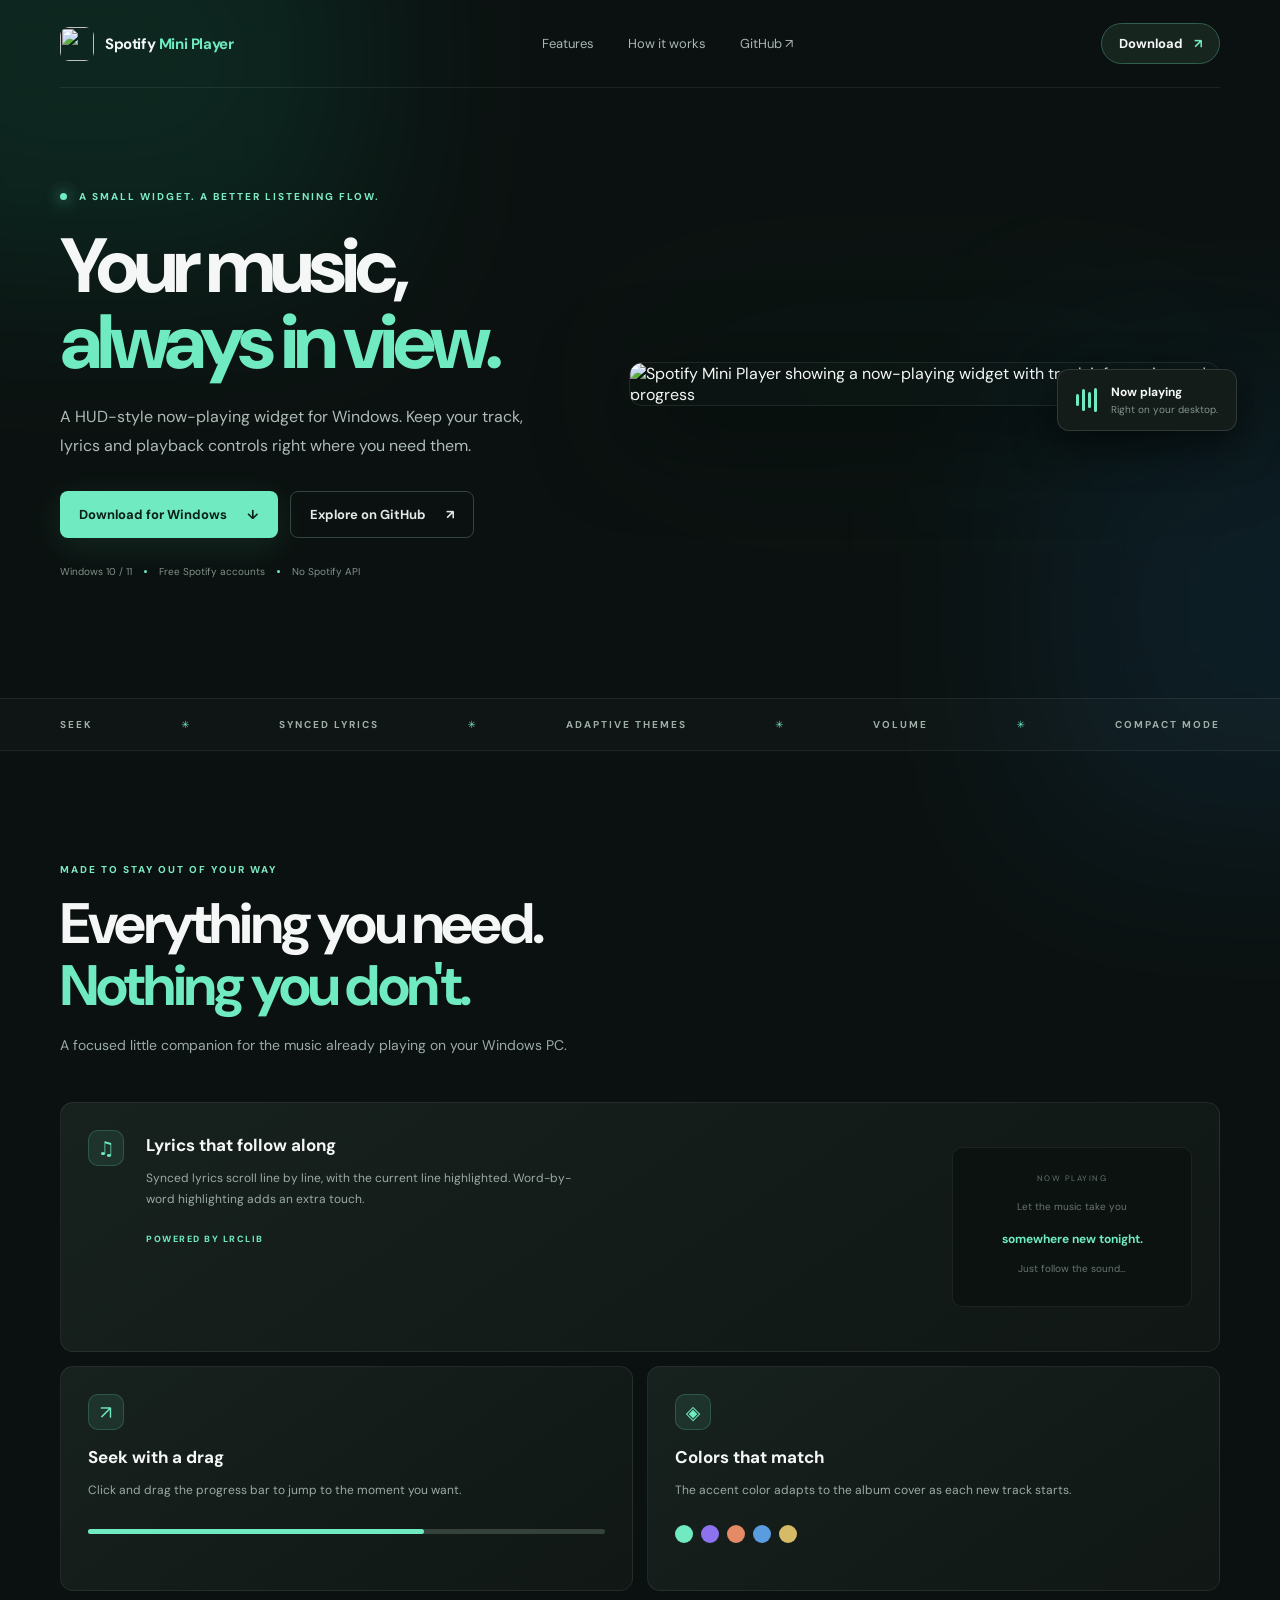
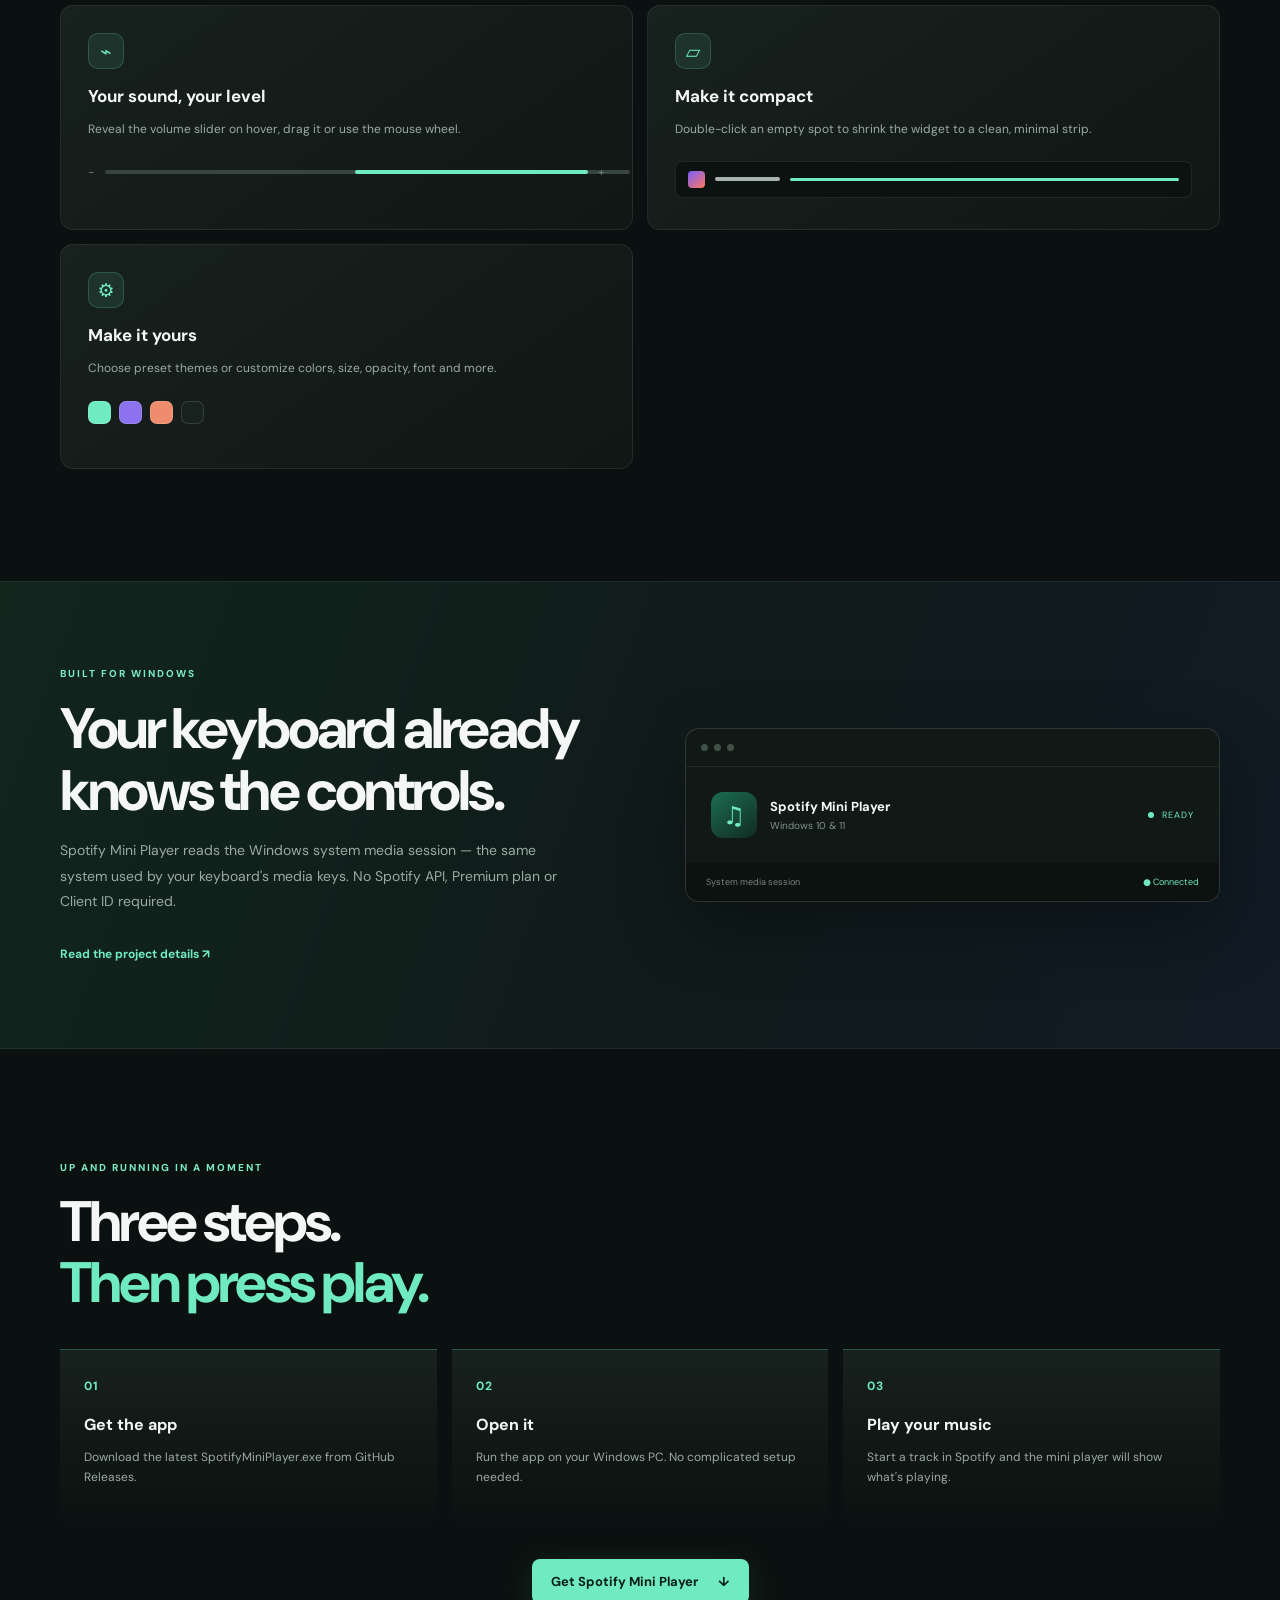
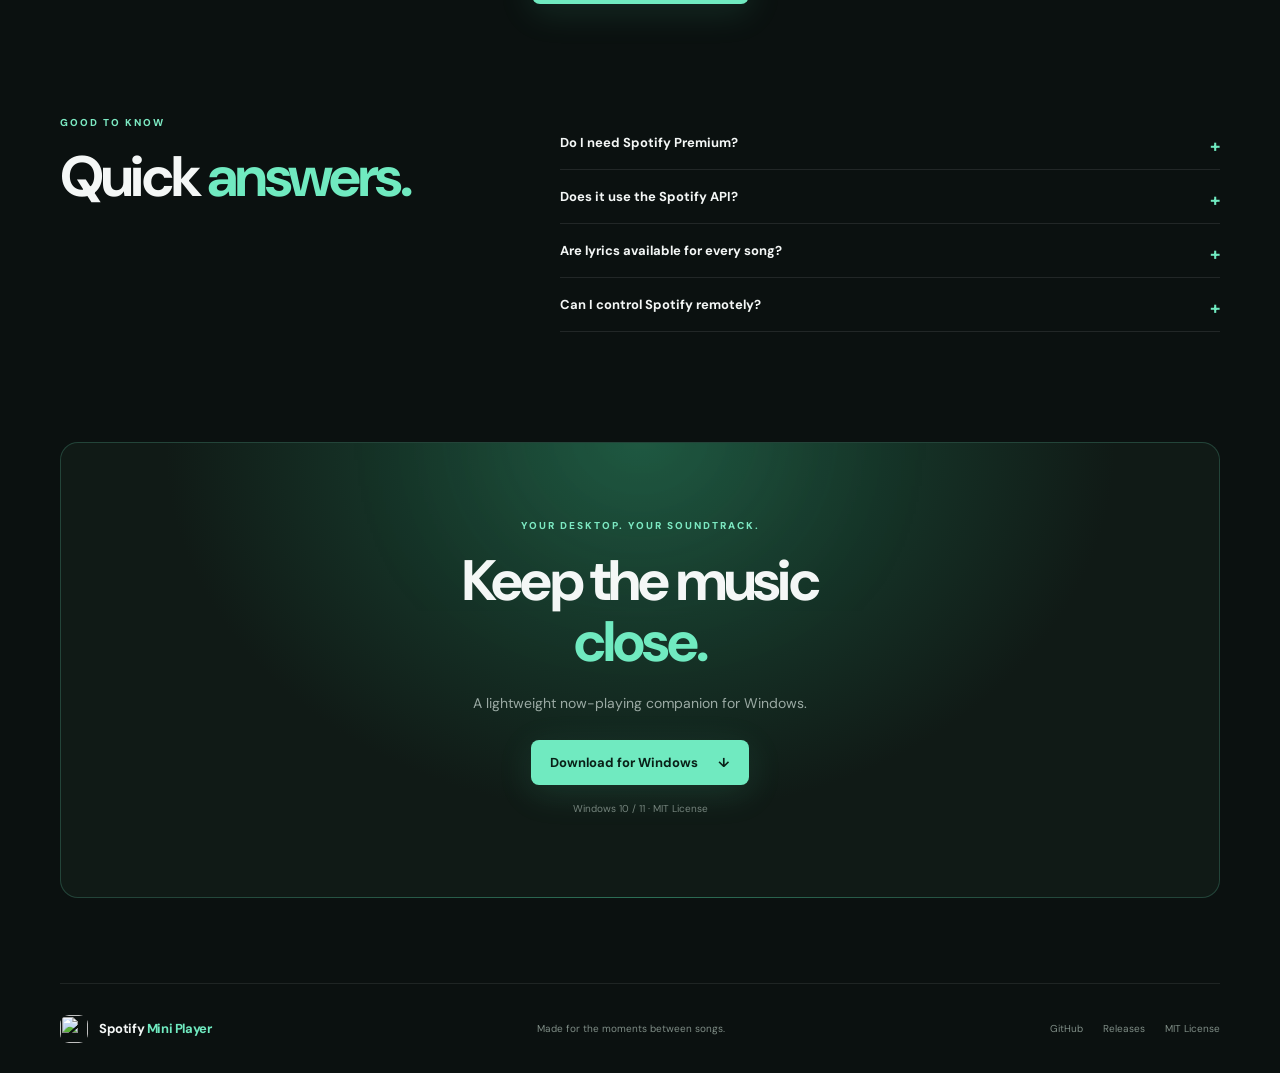
==== docs/index.html @ ce05fe25 "Add files via upload" ====
<!doctype html>
<html lang="en">
<head>
  <meta charset="utf-8">
  <meta name="viewport" content="width=device-width, initial-scale=1">
  <meta name="theme-color" content="#0b1110">
  <meta name="description" content="A HUD-style now-playing widget for Windows. See your music, synced lyrics and playback controls at a glance with Spotify Mini Player.">
  <title>Spotify Mini Player — Your music, always in view</title>
  <link rel="icon" href="../logo.png" type="image/png">
  <link rel="preconnect" href="https://fonts.googleapis.com">
  <link rel="preconnect" href="https://fonts.gstatic.com" crossorigin>
  <link href="https://fonts.googleapis.com/css2?family=DM+Sans:wght@400;500;600;700;800&display=swap" rel="stylesheet">
  <link rel="stylesheet" href="style.css">
</head>
<body>
  <div class="ambient ambient-one"></div><div class="ambient ambient-two"></div>
  <header class="nav wrap">
    <a class="brand" href="#" aria-label="Spotify Mini Player home"><img src="../logo.png" alt=""><span>Spotify <b>Mini Player</b></span></a>
    <nav><a href="#features">Features</a><a href="#how-it-works">How it works</a><a href="https://github.com/Kaanrrn/Spotify-Mini-Player" target="_blank" rel="noreferrer">GitHub ↗</a></nav>
    <a class="nav-cta" href="https://github.com/Kaanrrn/Spotify-Mini-Player/releases/latest">Download <span>↗</span></a>
  </header>
  <main>
    <section class="hero wrap">
      <div class="hero-copy">
        <div class="eyebrow"><span class="pulse"></span> A SMALL WIDGET. A BETTER LISTENING FLOW.</div>
        <h1>Your music,<br><em>always in view.</em></h1>
        <p class="hero-lead">A HUD-style now-playing widget for Windows. Keep your track, lyrics and playback controls right where you need them.</p>
        <div class="actions">
          <a class="button primary" href="https://github.com/Kaanrrn/Spotify-Mini-Player/releases/latest">Download for Windows <span>↓</span></a>
          <a class="button secondary" href="https://github.com/Kaanrrn/Spotify-Mini-Player">Explore on GitHub <span>↗</span></a>
        </div>
        <div class="quick-facts"><span>Windows 10 / 11</span><i></i><span>Free Spotify accounts</span><i></i><span>No Spotify API</span></div>
      </div>
      <div class="hero-art">
        <div class="art-glow"></div>
        <img class="banner" src="../banner.png" alt="Spotify Mini Player showing a now-playing widget with track information and progress">
        <div class="floating-note"><span class="equalizer"><i></i><i></i><i></i><i></i></span><span><b>Now playing</b><small>Right on your desktop.</small></span></div>
      </div>
    </section>
    <section class="ticker"><div class="wrap ticker-inner"><span>SEEK</span><b>✳</b><span>SYNCED LYRICS</span><b>✳</b><span>ADAPTIVE THEMES</span><b>✳</b><span>VOLUME</span><b>✳</b><span>COMPACT MODE</span></div></section>
    <section class="section wrap" id="features">
      <div class="section-heading"><div class="eyebrow">MADE TO STAY OUT OF YOUR WAY</div><h2>Everything you need.<br><em>Nothing you don't.</em></h2><p>A focused little companion for the music already playing on your Windows PC.</p></div>
      <div class="feature-grid">
        <article class="feature-card feature-large"><div class="feature-icon">♫</div><div><h3>Lyrics that follow along</h3><p>Synced lyrics scroll line by line, with the current line highlighted. Word-by-word highlighting adds an extra touch.</p><span class="tag">POWERED BY LRCLIB</span></div><div class="lyrics-demo"><small>NOW PLAYING</small><p>Let the music take you</p><strong>somewhere new tonight.</strong><p>Just follow the sound…</p></div></article>
        <article class="feature-card"><div class="feature-icon">↗</div><h3>Seek with a drag</h3><p>Click and drag the progress bar to jump to the moment you want.</p><div class="mini-progress"><span></span></div></article>
        <article class="feature-card"><div class="feature-icon">◈</div><h3>Colors that match</h3><p>The accent color adapts to the album cover as each new track starts.</p><div class="color-dots"><i></i><i></i><i></i><i></i><i></i></div></article>
        <article class="feature-card"><div class="feature-icon">⌁</div><h3>Your sound, your level</h3><p>Reveal the volume slider on hover, drag it or use the mouse wheel.</p><div class="volume-demo"><span>−</span><i></i><b></b><span>+</span></div></article>
        <article class="feature-card"><div class="feature-icon">▱</div><h3>Make it compact</h3><p>Double-click an empty spot to shrink the widget to a clean, minimal strip.</p><div class="compact-demo"><span></span><i></i><b></b></div></article>
        <article class="feature-card"><div class="feature-icon">⚙</div><h3>Make it yours</h3><p>Choose preset themes or customize colors, size, opacity, font and more.</p><div class="settings-demo"><span></span><span></span><span></span><span></span></div></article>
      </div>
    </section>
    <section class="platform"><div class="wrap platform-inner"><div><div class="eyebrow">BUILT FOR WINDOWS</div><h2>Your keyboard already<br>knows the controls.</h2><p>Spotify Mini Player reads the Windows system media session — the same system used by your keyboard's media keys. No Spotify API, Premium plan or Client ID required.</p><a class="text-link" href="https://github.com/Kaanrrn/Spotify-Mini-Player#readme">Read the project details <span>↗</span></a></div><div class="windows-card"><div class="window-top"><span></span><span></span><span></span></div><div class="window-body"><div class="app-mark">♫</div><div><b>Spotify Mini Player</b><small>Windows 10 &amp; 11</small></div><span class="ready"><i></i> READY</span></div><div class="window-foot"><span>System media session</span><span>● Connected</span></div></div></div></section>
    <section class="section wrap steps-section" id="how-it-works"><div class="section-heading"><div class="eyebrow">UP AND RUNNING IN A MOMENT</div><h2>Three steps.<br><em>Then press play.</em></h2></div><div class="steps"><article><b>01</b><h3>Get the app</h3><p>Download the latest SpotifyMiniPlayer.exe from GitHub Releases.</p></article><article><b>02</b><h3>Open it</h3><p>Run the app on your Windows PC. No complicated setup needed.</p></article><article><b>03</b><h3>Play your music</h3><p>Start a track in Spotify and the mini player will show what's playing.</p></article></div><a class="button primary centered" href="https://github.com/Kaanrrn/Spotify-Mini-Player/releases/latest">Get Spotify Mini Player <span>↓</span></a></section>
    <section class="faq wrap"><div class="section-heading"><div class="eyebrow">GOOD TO KNOW</div><h2>Quick <em>answers.</em></h2></div><div class="faq-list">
      <details><summary>Do I need Spotify Premium?</summary><p>No. The app works with free Spotify accounts.</p></details>
      <details><summary>Does it use the Spotify API?</summary><p>No. It reads the Windows system media session, so no Spotify API, Premium account or Client ID is required.</p></details>
      <details><summary>Are lyrics available for every song?</summary><p>Not every song has synced lyrics available. Lyrics are provided by LRCLIB, and an internet connection is needed to fetch them.</p></details>
      <details><summary>Can I control Spotify remotely?</summary><p>No. The widget provides playback controls through Windows media controls, but choosing songs or opening playlists is done in Spotify itself.</p></details>
    </div></section>
    <section class="final-cta wrap"><div class="cta-orb"></div><div class="eyebrow">YOUR DESKTOP. YOUR SOUNDTRACK.</div><h2>Keep the music<br><em>close.</em></h2><p>A lightweight now-playing companion for Windows.</p><a class="button primary" href="https://github.com/Kaanrrn/Spotify-Mini-Player/releases/latest">Download for Windows <span>↓</span></a><small>Windows 10 / 11 · MIT License</small></section>
  </main>
  <footer class="footer wrap"><a class="brand" href="#"><img src="../logo.png" alt=""><span>Spotify <b>Mini Player</b></span></a><span>Made for the moments between songs.</span><div><a href="https://github.com/Kaanrrn/Spotify-Mini-Player">GitHub</a><a href="https://github.com/Kaanrrn/Spotify-Mini-Player/releases">Releases</a><a href="https://github.com/Kaanrrn/Spotify-Mini-Player/blob/main/LICENSE">MIT License</a></div></footer>
  <script src="script.js"></script>
</body>
</html>
---- docs/style.css ----
*{box-sizing:border-box}html{scroll-behavior:smooth}body{margin:0;background:#0b1110;color:#f4f7f6;font-family:"DM Sans",system-ui,sans-serif;overflow-x:hidden}a{color:inherit;text-decoration:none}.wrap{width:min(1160px,calc(100% - 64px));margin-inline:auto}.ambient{position:absolute;pointer-events:none;filter:blur(100px);opacity:.22;z-index:-1}.ambient-one{width:540px;height:420px;background:#16785b;top:-150px;left:-180px}.ambient-two{width:500px;height:460px;background:#164b70;top:380px;right:-260px}.nav{height:88px;display:flex;align-items:center;justify-content:space-between;border-bottom:1px solid #ffffff12}.brand{display:flex;align-items:center;gap:11px;font-size:15px;font-weight:700;letter-spacing:-.4px}.brand img{width:34px;height:34px;object-fit:contain;border-radius:9px}.brand b{color:#70eac0}.nav nav{display:flex;gap:34px;color:#aab5b2;font-size:13px}.nav nav a:hover,.footer a:hover{color:#70eac0}.nav-cta{font-size:13px;font-weight:700;background:#17251f;border:1px solid #315d4b;padding:11px 17px;border-radius:999px}.nav-cta span{color:#70eac0;margin-left:8px}.hero{min-height:610px;display:grid;grid-template-columns:1fr 1.12fr;align-items:center;gap:42px;padding-top:54px;padding-bottom:72px}.eyebrow{font-size:10px;font-weight:800;letter-spacing:2px;color:#7ce9c2}.pulse{display:inline-block;width:7px;height:7px;background:#70eac0;border-radius:50%;margin-right:8px;box-shadow:0 0 15px #70eac0}.hero h1{font-size:clamp(52px,6vw,78px);line-height:.99;letter-spacing:-5px;margin:25px 0 23px;font-weight:800}.hero h1 em,h2 em{font-style:normal;color:#70eac0}.hero-lead{max-width:470px;color:#aebbb7;font-size:16px;line-height:1.8}.actions{display:flex;gap:12px;flex-wrap:wrap;margin-top:30px}.button{display:inline-flex;align-items:center;gap:20px;padding:14px 19px;border-radius:8px;font-size:13px;font-weight:700;transition:transform .2s,box-shadow .2s}.button:hover{transform:translateY(-2px)}.primary{background:#70eac0;color:#092017;box-shadow:0 8px 35px #55dba522}.primary:hover{box-shadow:0 10px 40px #55dba544}.secondary{border:1px solid #35443e;color:#e0e9e5}.quick-facts{display:flex;align-items:center;gap:12px;margin-top:27px;color:#81918b;font-size:10px}.quick-facts i{width:3px;height:3px;border-radius:50%;background:#70eac0}.hero-art{position:relative}.art-glow{position:absolute;inset:10% 0;background:#1b9c70;filter:blur(100px);opacity:.2}.banner{position:relative;width:100%;border-radius:13px;box-shadow:0 25px 90px #0008;border:1px solid #ffffff16}.floating-note{position:absolute;right:-17px;bottom:-25px;display:flex;align-items:center;gap:14px;padding:14px 18px;border-radius:12px;background:#131c19;border:1px solid #ffffff20;box-shadow:0 12px 40px #0008}.floating-note b,.floating-note small{display:block}.floating-note b{font-size:12px}.floating-note small{font-size:10px;color:#82938b;margin-top:3px}.equalizer{height:25px;display:flex;align-items:center;gap:3px}.equalizer i{display:block;width:3px;border-radius:4px;background:#70eac0}.equalizer i:nth-child(1){height:12px}.equalizer i:nth-child(2){height:22px}.equalizer i:nth-child(3){height:16px}.equalizer i:nth-child(4){height:24px}.ticker{border-block:1px solid #ffffff12;background:#ffffff04}.ticker-inner{display:flex;justify-content:space-between;align-items:center;padding:19px 0;color:#a0aea8;font-size:10px;font-weight:700;letter-spacing:2px}.ticker b{color:#70eac0}.section{padding-top:112px;padding-bottom:112px}.section-heading{max-width:650px;margin-bottom:44px}.section-heading h2,.platform h2,.final-cta h2{font-size:clamp(38px,4.5vw,57px);line-height:1.08;letter-spacing:-2.8px;margin:17px 0}.section-heading>p,.platform p,.final-cta p{color:#9baaa4;line-height:1.8;font-size:14px}.feature-grid{display:grid;grid-template-columns:repeat(2,1fr);gap:14px}.feature-card{min-height:225px;padding:27px;border-radius:13px;border:1px solid #ffffff12;background:linear-gradient(145deg,#17211d,#101715);position:relative;overflow:hidden}.feature-card h3{font-size:17px;margin:16px 0 8px}.feature-card p{font-size:12px;color:#9baaa4;line-height:1.7;max-width:440px}.feature-icon{width:36px;height:36px;border-radius:10px;background:#70eac018;border:1px solid #70eac033;color:#70eac0;display:grid;place-items:center;font-size:19px}.feature-large{grid-column:span 2;min-height:250px;display:grid;grid-template-columns:40px 1fr 240px;gap:18px;align-items:start}.feature-large h3{margin-top:4px}.tag{display:inline-block;margin-top:12px;color:#70eac0;font-size:9px;letter-spacing:1.5px;font-weight:800}.lyrics-demo{align-self:center;background:#0c1210;border:1px solid #ffffff12;border-radius:10px;padding:17px;text-align:center}.lyrics-demo small{color:#62736b;font-size:8px;letter-spacing:1.5px}.lyrics-demo p{font-size:10px;margin:12px 0;color:#68766f}.lyrics-demo strong{font-size:12px;color:#70eac0}.mini-progress{height:5px;border-radius:9px;background:#35413b;margin-top:28px}.mini-progress span{display:block;width:65%;height:100%;background:#70eac0;border-radius:9px}.color-dots{display:flex;gap:8px;margin-top:24px}.color-dots i{width:18px;height:18px;border-radius:50%;background:#70eac0}.color-dots i:nth-child(2){background:#8c72ef}.color-dots i:nth-child(3){background:#e58a66}.color-dots i:nth-child(4){background:#5a9ce0}.color-dots i:nth-child(5){background:#d6bb66}.volume-demo{display:flex;align-items:center;gap:10px;margin-top:24px;color:#718079;font-size:12px}.volume-demo i{height:4px;background:#38453e;border-radius:5px;flex:1}.volume-demo b{width:45%;height:4px;background:#70eac0;border-radius:5px;margin-left:-55%}.compact-demo{display:flex;align-items:center;gap:10px;padding:9px 12px;background:#0c1210;border:1px solid #ffffff16;border-radius:7px;margin-top:21px}.compact-demo span{width:17px;height:17px;background:linear-gradient(140deg,#7b5cff,#ff795f);border-radius:4px}.compact-demo i{width:65px;height:4px;background:#a7b4ae;border-radius:4px}.compact-demo b{height:3px;flex:1;background:#70eac0;border-radius:4px}.settings-demo{display:flex;gap:8px;margin-top:22px}.settings-demo span{width:23px;height:23px;border-radius:7px;border:1px solid #ffffff20;background:#70eac0}.settings-demo span:nth-child(2){background:#8c72ef}.settings-demo span:nth-child(3){background:#ef8c6d}.settings-demo span:nth-child(4){background:#17211d}.platform{background:linear-gradient(110deg,#11251d,#101b1a 55%,#101b26);border-block:1px solid #ffffff10;padding:85px 0}.platform-inner{display:grid;grid-template-columns:1fr 1fr;gap:90px;align-items:center}.platform h2{margin-top:18px}.platform p{max-width:500px}.text-link{display:inline-block;margin-top:18px;color:#70eac0;font-size:12px;font-weight:700}.windows-card{border:1px solid #ffffff20;border-radius:14px;background:#111916;box-shadow:0 25px 70px #0005;overflow:hidden}.window-top{height:38px;display:flex;gap:6px;align-items:center;padding:0 15px;border-bottom:1px solid #ffffff10}.window-top span{width:7px;height:7px;border-radius:50%;background:#405047}.window-body{display:flex;align-items:center;gap:13px;padding:25px}.app-mark{width:46px;height:46px;border-radius:12px;background:linear-gradient(145deg,#1b6d53,#122b22);display:grid;place-items:center;color:#70eac0;font-size:25px}.window-body b,.window-body small{display:block}.window-body b{font-size:13px}.window-body small{font-size:10px;color:#82918a;margin-top:4px}.ready{margin-left:auto;color:#70eac0;font-size:9px;letter-spacing:1px}.ready i{display:inline-block;width:6px;height:6px;border-radius:50%;background:#70eac0;margin-right:5px}.window-foot{padding:13px 20px;display:flex;justify-content:space-between;background:#0c1210;color:#78877f;font-size:9px}.window-foot span:last-child{color:#70eac0}.steps-section .section-heading{margin-bottom:35px}.steps{display:grid;grid-template-columns:repeat(3,1fr);gap:15px;margin-bottom:35px}.steps article{padding:24px;border-top:1px solid #70eac055;background:linear-gradient(180deg,#17211d,#0b1110)}.steps article>b{color:#70eac0;font-size:12px;letter-spacing:1px}.steps h3{font-size:16px;margin:19px 0 8px}.steps p{font-size:12px;line-height:1.7;color:#9baaa4}.centered{margin:auto;display:flex;width:max-content}.faq{padding-bottom:110px;display:grid;grid-template-columns:.8fr 1.2fr;gap:60px}.faq .section-heading{margin:0}.faq-list details{border-bottom:1px solid #ffffff18;padding:18px 0}.faq-list summary{cursor:pointer;font-size:13px;font-weight:700;list-style:none}.faq-list summary::-webkit-details-marker{display:none}.faq-list summary:after{content:"+";float:right;color:#70eac0;font-size:18px}.faq-list details[open] summary:after{content:"−"}.faq-list p{color:#9baaa4;font-size:12px;line-height:1.8;max-width:600px}.final-cta{position:relative;text-align:center;padding:76px 25px 82px;border:1px solid #70eac033;border-radius:18px;background:radial-gradient(ellipse at 50% 0%,#1c503b 0%,#101a16 58%);overflow:hidden;margin-bottom:85px}.cta-orb{position:absolute;width:250px;height:180px;background:#4dd5a0;filter:blur(100px);opacity:.12;left:calc(50% - 125px);top:-100px}.final-cta>*:not(.cta-orb){position:relative}.final-cta h2{margin:18px 0}.final-cta p{margin:0 0 24px}.final-cta small{display:block;color:#75847d;font-size:10px;margin-top:17px}.footer{border-top:1px solid #ffffff15;min-height:90px;display:flex;align-items:center;justify-content:space-between;gap:20px;color:#7f8d86;font-size:10px}.footer .brand{color:#f4f7f6;font-size:13px}.footer .brand img{width:28px;height:28px}.footer div{display:flex;gap:20px}
@media(max-width:850px){.hero{grid-template-columns:1fr;gap:48px;padding-top:70px}.hero-copy{max-width:650px}.hero-art{max-width:720px}.platform-inner{gap:35px}.feature-large{grid-template-columns:40px 1fr}.lyrics-demo{grid-column:2}.faq{grid-template-columns:1fr;gap:20px}.nav nav{gap:16px}}
@media(max-width:600px){.wrap{width:min(100% - 36px,1160px)}.nav{height:72px}.nav nav{display:none}.nav-cta{padding:9px 12px;font-size:11px}.brand{font-size:12px;gap:7px}.brand img{width:29px;height:29px}.hero{min-height:auto;padding-top:65px;padding-bottom:65px}.hero h1{font-size:53px;letter-spacing:-3.5px}.hero-lead{font-size:14px}.actions{flex-direction:column;align-items:stretch}.button{justify-content:center}.quick-facts{flex-wrap:wrap;font-size:9px}.floating-note{right:5px;bottom:-22px}.ticker-inner{overflow:hidden;gap:15px;justify-content:flex-start;white-space:nowrap;font-size:8px}.section{padding-top:80px;padding-bottom:80px}.section-heading h2,.platform h2,.final-cta h2{font-size:39px}.feature-grid{grid-template-columns:1fr}.feature-large{grid-column:auto;grid-template-columns:1fr}.feature-large .feature-icon{margin-bottom:-5px}.lyrics-demo{grid-column:auto}.feature-card{min-height:190px;padding:22px}.platform{padding:65px 0}.platform-inner{grid-template-columns:1fr}.steps{grid-template-columns:1fr;gap:10px}.steps article{padding:20px}.faq{padding-bottom:75px}.final-cta{padding:65px 18px;margin-bottom:55px}.footer{padding:24px 0;flex-wrap:wrap}.footer>span{order:3;width:100%}.footer div{gap:12px;font-size:9px}}
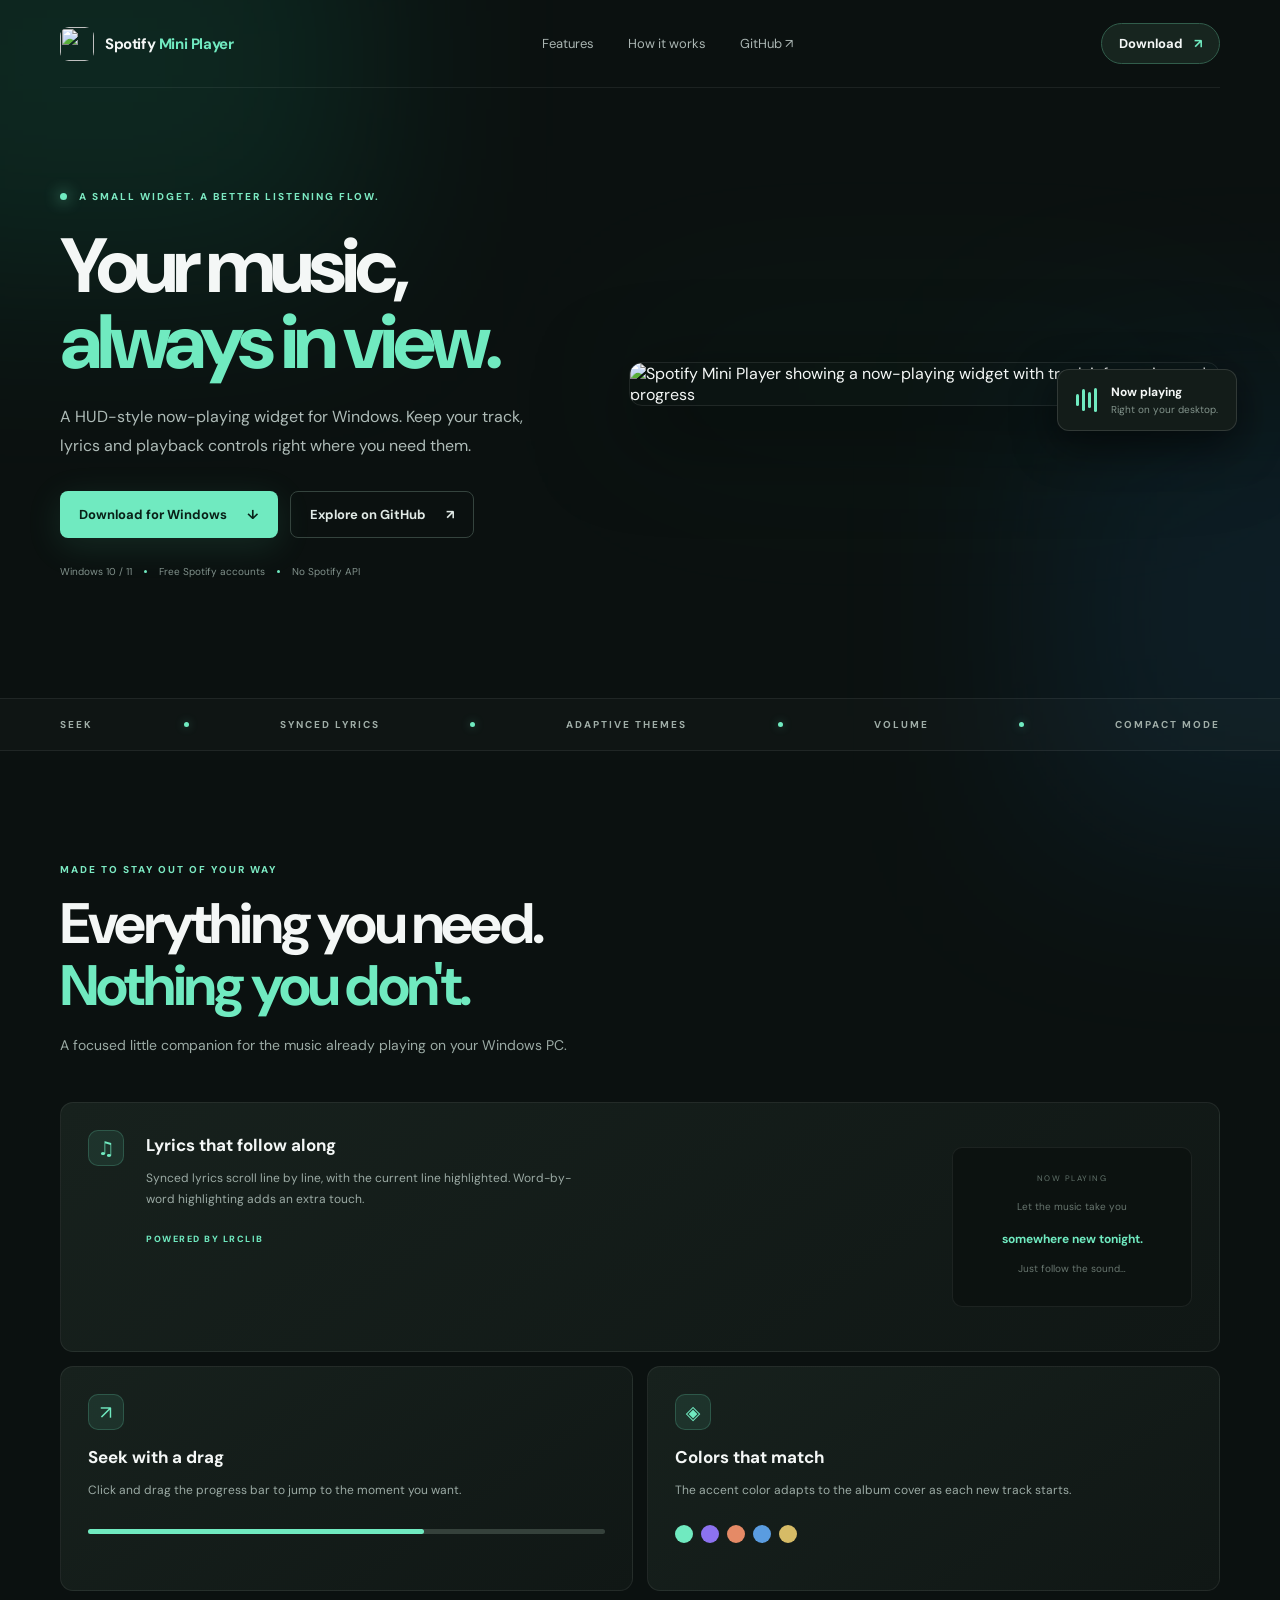
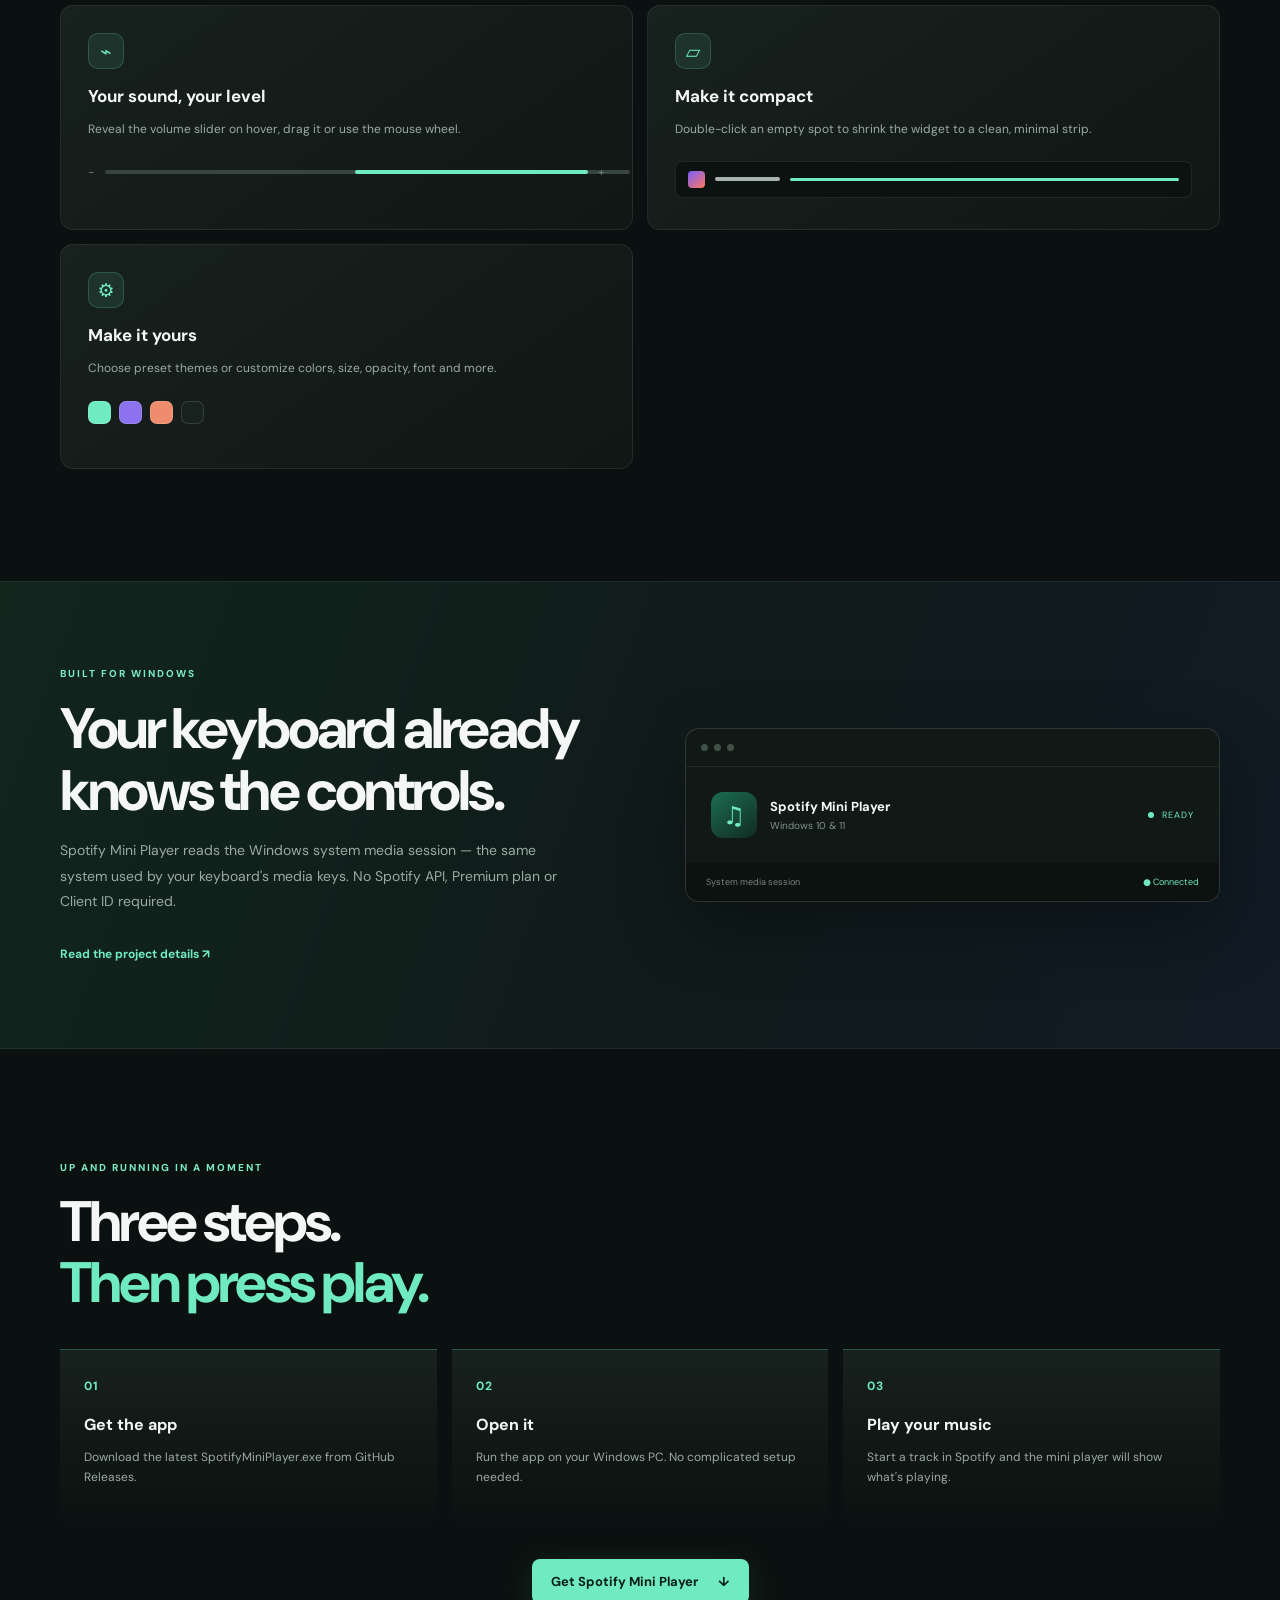
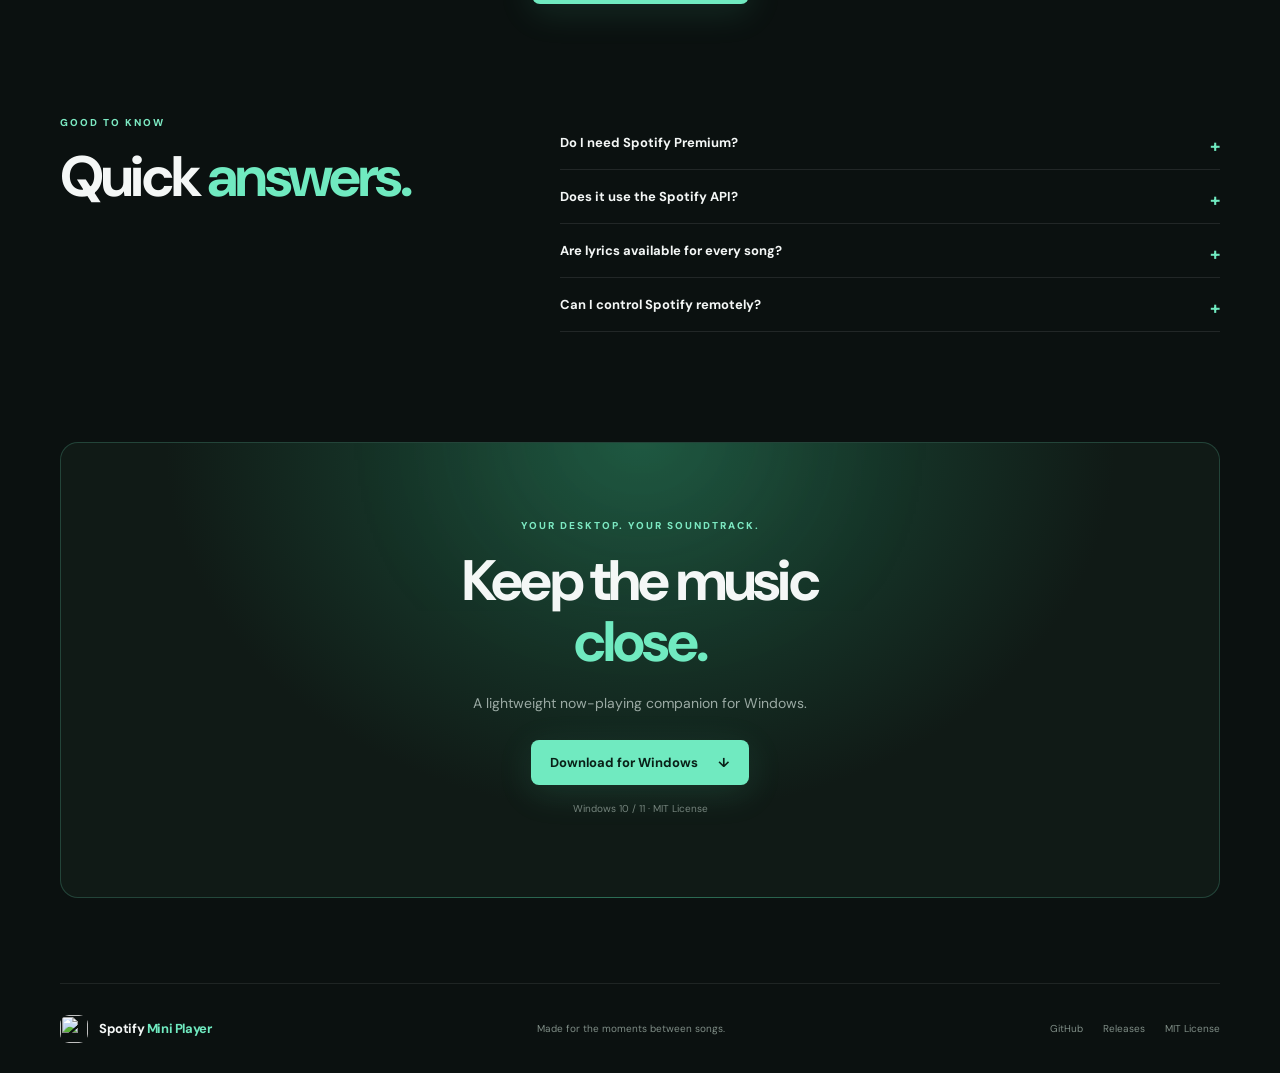
==== commit ec354e18: "Add files via upload" ====
--- a/docs/index.html
+++ b/docs/index.html
@@ -6,7 +6,7 @@
   <meta name="theme-color" content="#0b1110">
   <meta name="description" content="A HUD-style now-playing widget for Windows. See your music, synced lyrics and playback controls at a glance with Spotify Mini Player.">
   <title>Spotify Mini Player — Your music, always in view</title>
-  <link rel="icon" href="../logo.png" type="image/png">
+  <link rel="icon" href="https://raw.githubusercontent.com/Kaanrrn/Spotify-Mini-Player/main/logo.png" type="image/png">
   <link rel="preconnect" href="https://fonts.googleapis.com">
   <link rel="preconnect" href="https://fonts.gstatic.com" crossorigin>
   <link href="https://fonts.googleapis.com/css2?family=DM+Sans:wght@400;500;600;700;800&display=swap" rel="stylesheet">
@@ -15,7 +15,7 @@
 <body>
   <div class="ambient ambient-one"></div><div class="ambient ambient-two"></div>
   <header class="nav wrap">
-    <a class="brand" href="#" aria-label="Spotify Mini Player home"><img src="../logo.png" alt=""><span>Spotify <b>Mini Player</b></span></a>
+    <a class="brand" href="#" aria-label="Spotify Mini Player home"><img src="https://raw.githubusercontent.com/Kaanrrn/Spotify-Mini-Player/main/logo.png" alt=""><span>Spotify <b>Mini Player</b></span></a>
     <nav><a href="#features">Features</a><a href="#how-it-works">How it works</a><a href="https://github.com/Kaanrrn/Spotify-Mini-Player" target="_blank" rel="noreferrer">GitHub ↗</a></nav>
     <a class="nav-cta" href="https://github.com/Kaanrrn/Spotify-Mini-Player/releases/latest">Download <span>↗</span></a>
   </header>
@@ -33,11 +33,11 @@
       </div>
       <div class="hero-art">
         <div class="art-glow"></div>
-        <img class="banner" src="../banner.png" alt="Spotify Mini Player showing a now-playing widget with track information and progress">
+        <img class="banner" src="https://raw.githubusercontent.com/Kaanrrn/Spotify-Mini-Player/main/banner.png" alt="Spotify Mini Player showing a now-playing widget with track information and progress">
         <div class="floating-note"><span class="equalizer"><i></i><i></i><i></i><i></i></span><span><b>Now playing</b><small>Right on your desktop.</small></span></div>
       </div>
     </section>
-    <section class="ticker"><div class="wrap ticker-inner"><span>SEEK</span><b>✳</b><span>SYNCED LYRICS</span><b>✳</b><span>ADAPTIVE THEMES</span><b>✳</b><span>VOLUME</span><b>✳</b><span>COMPACT MODE</span></div></section>
+    <section class="ticker"><div class="wrap ticker-inner"><span>SEEK</span><i class="ticker-dot" aria-hidden="true"></i><span>SYNCED LYRICS</span><i class="ticker-dot" aria-hidden="true"></i><span>ADAPTIVE THEMES</span><i class="ticker-dot" aria-hidden="true"></i><span>VOLUME</span><i class="ticker-dot" aria-hidden="true"></i><span>COMPACT MODE</span></div></section>
     <section class="section wrap" id="features">
       <div class="section-heading"><div class="eyebrow">MADE TO STAY OUT OF YOUR WAY</div><h2>Everything you need.<br><em>Nothing you don't.</em></h2><p>A focused little companion for the music already playing on your Windows PC.</p></div>
       <div class="feature-grid">
@@ -59,7 +59,7 @@
     </div></section>
     <section class="final-cta wrap"><div class="cta-orb"></div><div class="eyebrow">YOUR DESKTOP. YOUR SOUNDTRACK.</div><h2>Keep the music<br><em>close.</em></h2><p>A lightweight now-playing companion for Windows.</p><a class="button primary" href="https://github.com/Kaanrrn/Spotify-Mini-Player/releases/latest">Download for Windows <span>↓</span></a><small>Windows 10 / 11 · MIT License</small></section>
   </main>
-  <footer class="footer wrap"><a class="brand" href="#"><img src="../logo.png" alt=""><span>Spotify <b>Mini Player</b></span></a><span>Made for the moments between songs.</span><div><a href="https://github.com/Kaanrrn/Spotify-Mini-Player">GitHub</a><a href="https://github.com/Kaanrrn/Spotify-Mini-Player/releases">Releases</a><a href="https://github.com/Kaanrrn/Spotify-Mini-Player/blob/main/LICENSE">MIT License</a></div></footer>
+  <footer class="footer wrap"><a class="brand" href="#"><img src="https://raw.githubusercontent.com/Kaanrrn/Spotify-Mini-Player/main/logo.png" alt=""><span>Spotify <b>Mini Player</b></span></a><span>Made for the moments between songs.</span><div><a href="https://github.com/Kaanrrn/Spotify-Mini-Player">GitHub</a><a href="https://github.com/Kaanrrn/Spotify-Mini-Player/releases">Releases</a><a href="https://github.com/Kaanrrn/Spotify-Mini-Player/blob/main/LICENSE">MIT License</a></div></footer>
   <script src="script.js"></script>
 </body>
 </html>
--- a/docs/style.css
+++ b/docs/style.css
@@ -1,3 +1,5 @@
 *{box-sizing:border-box}html{scroll-behavior:smooth}body{margin:0;background:#0b1110;color:#f4f7f6;font-family:"DM Sans",system-ui,sans-serif;overflow-x:hidden}a{color:inherit;text-decoration:none}.wrap{width:min(1160px,calc(100% - 64px));margin-inline:auto}.ambient{position:absolute;pointer-events:none;filter:blur(100px);opacity:.22;z-index:-1}.ambient-one{width:540px;height:420px;background:#16785b;top:-150px;left:-180px}.ambient-two{width:500px;height:460px;background:#164b70;top:380px;right:-260px}.nav{height:88px;display:flex;align-items:center;justify-content:space-between;border-bottom:1px solid #ffffff12}.brand{display:flex;align-items:center;gap:11px;font-size:15px;font-weight:700;letter-spacing:-.4px}.brand img{width:34px;height:34px;object-fit:contain;border-radius:9px}.brand b{color:#70eac0}.nav nav{display:flex;gap:34px;color:#aab5b2;font-size:13px}.nav nav a:hover,.footer a:hover{color:#70eac0}.nav-cta{font-size:13px;font-weight:700;background:#17251f;border:1px solid #315d4b;padding:11px 17px;border-radius:999px}.nav-cta span{color:#70eac0;margin-left:8px}.hero{min-height:610px;display:grid;grid-template-columns:1fr 1.12fr;align-items:center;gap:42px;padding-top:54px;padding-bottom:72px}.eyebrow{font-size:10px;font-weight:800;letter-spacing:2px;color:#7ce9c2}.pulse{display:inline-block;width:7px;height:7px;background:#70eac0;border-radius:50%;margin-right:8px;box-shadow:0 0 15px #70eac0}.hero h1{font-size:clamp(52px,6vw,78px);line-height:.99;letter-spacing:-5px;margin:25px 0 23px;font-weight:800}.hero h1 em,h2 em{font-style:normal;color:#70eac0}.hero-lead{max-width:470px;color:#aebbb7;font-size:16px;line-height:1.8}.actions{display:flex;gap:12px;flex-wrap:wrap;margin-top:30px}.button{display:inline-flex;align-items:center;gap:20px;padding:14px 19px;border-radius:8px;font-size:13px;font-weight:700;transition:transform .2s,box-shadow .2s}.button:hover{transform:translateY(-2px)}.primary{background:#70eac0;color:#092017;box-shadow:0 8px 35px #55dba522}.primary:hover{box-shadow:0 10px 40px #55dba544}.secondary{border:1px solid #35443e;color:#e0e9e5}.quick-facts{display:flex;align-items:center;gap:12px;margin-top:27px;color:#81918b;font-size:10px}.quick-facts i{width:3px;height:3px;border-radius:50%;background:#70eac0}.hero-art{position:relative}.art-glow{position:absolute;inset:10% 0;background:#1b9c70;filter:blur(100px);opacity:.2}.banner{position:relative;width:100%;border-radius:13px;box-shadow:0 25px 90px #0008;border:1px solid #ffffff16}.floating-note{position:absolute;right:-17px;bottom:-25px;display:flex;align-items:center;gap:14px;padding:14px 18px;border-radius:12px;background:#131c19;border:1px solid #ffffff20;box-shadow:0 12px 40px #0008}.floating-note b,.floating-note small{display:block}.floating-note b{font-size:12px}.floating-note small{font-size:10px;color:#82938b;margin-top:3px}.equalizer{height:25px;display:flex;align-items:center;gap:3px}.equalizer i{display:block;width:3px;border-radius:4px;background:#70eac0}.equalizer i:nth-child(1){height:12px}.equalizer i:nth-child(2){height:22px}.equalizer i:nth-child(3){height:16px}.equalizer i:nth-child(4){height:24px}.ticker{border-block:1px solid #ffffff12;background:#ffffff04}.ticker-inner{display:flex;justify-content:space-between;align-items:center;padding:19px 0;color:#a0aea8;font-size:10px;font-weight:700;letter-spacing:2px}.ticker b{color:#70eac0}.section{padding-top:112px;padding-bottom:112px}.section-heading{max-width:650px;margin-bottom:44px}.section-heading h2,.platform h2,.final-cta h2{font-size:clamp(38px,4.5vw,57px);line-height:1.08;letter-spacing:-2.8px;margin:17px 0}.section-heading>p,.platform p,.final-cta p{color:#9baaa4;line-height:1.8;font-size:14px}.feature-grid{display:grid;grid-template-columns:repeat(2,1fr);gap:14px}.feature-card{min-height:225px;padding:27px;border-radius:13px;border:1px solid #ffffff12;background:linear-gradient(145deg,#17211d,#101715);position:relative;overflow:hidden}.feature-card h3{font-size:17px;margin:16px 0 8px}.feature-card p{font-size:12px;color:#9baaa4;line-height:1.7;max-width:440px}.feature-icon{width:36px;height:36px;border-radius:10px;background:#70eac018;border:1px solid #70eac033;color:#70eac0;display:grid;place-items:center;font-size:19px}.feature-large{grid-column:span 2;min-height:250px;display:grid;grid-template-columns:40px 1fr 240px;gap:18px;align-items:start}.feature-large h3{margin-top:4px}.tag{display:inline-block;margin-top:12px;color:#70eac0;font-size:9px;letter-spacing:1.5px;font-weight:800}.lyrics-demo{align-self:center;background:#0c1210;border:1px solid #ffffff12;border-radius:10px;padding:17px;text-align:center}.lyrics-demo small{color:#62736b;font-size:8px;letter-spacing:1.5px}.lyrics-demo p{font-size:10px;margin:12px 0;color:#68766f}.lyrics-demo strong{font-size:12px;color:#70eac0}.mini-progress{height:5px;border-radius:9px;background:#35413b;margin-top:28px}.mini-progress span{display:block;width:65%;height:100%;background:#70eac0;border-radius:9px}.color-dots{display:flex;gap:8px;margin-top:24px}.color-dots i{width:18px;height:18px;border-radius:50%;background:#70eac0}.color-dots i:nth-child(2){background:#8c72ef}.color-dots i:nth-child(3){background:#e58a66}.color-dots i:nth-child(4){background:#5a9ce0}.color-dots i:nth-child(5){background:#d6bb66}.volume-demo{display:flex;align-items:center;gap:10px;margin-top:24px;color:#718079;font-size:12px}.volume-demo i{height:4px;background:#38453e;border-radius:5px;flex:1}.volume-demo b{width:45%;height:4px;background:#70eac0;border-radius:5px;margin-left:-55%}.compact-demo{display:flex;align-items:center;gap:10px;padding:9px 12px;background:#0c1210;border:1px solid #ffffff16;border-radius:7px;margin-top:21px}.compact-demo span{width:17px;height:17px;background:linear-gradient(140deg,#7b5cff,#ff795f);border-radius:4px}.compact-demo i{width:65px;height:4px;background:#a7b4ae;border-radius:4px}.compact-demo b{height:3px;flex:1;background:#70eac0;border-radius:4px}.settings-demo{display:flex;gap:8px;margin-top:22px}.settings-demo span{width:23px;height:23px;border-radius:7px;border:1px solid #ffffff20;background:#70eac0}.settings-demo span:nth-child(2){background:#8c72ef}.settings-demo span:nth-child(3){background:#ef8c6d}.settings-demo span:nth-child(4){background:#17211d}.platform{background:linear-gradient(110deg,#11251d,#101b1a 55%,#101b26);border-block:1px solid #ffffff10;padding:85px 0}.platform-inner{display:grid;grid-template-columns:1fr 1fr;gap:90px;align-items:center}.platform h2{margin-top:18px}.platform p{max-width:500px}.text-link{display:inline-block;margin-top:18px;color:#70eac0;font-size:12px;font-weight:700}.windows-card{border:1px solid #ffffff20;border-radius:14px;background:#111916;box-shadow:0 25px 70px #0005;overflow:hidden}.window-top{height:38px;display:flex;gap:6px;align-items:center;padding:0 15px;border-bottom:1px solid #ffffff10}.window-top span{width:7px;height:7px;border-radius:50%;background:#405047}.window-body{display:flex;align-items:center;gap:13px;padding:25px}.app-mark{width:46px;height:46px;border-radius:12px;background:linear-gradient(145deg,#1b6d53,#122b22);display:grid;place-items:center;color:#70eac0;font-size:25px}.window-body b,.window-body small{display:block}.window-body b{font-size:13px}.window-body small{font-size:10px;color:#82918a;margin-top:4px}.ready{margin-left:auto;color:#70eac0;font-size:9px;letter-spacing:1px}.ready i{display:inline-block;width:6px;height:6px;border-radius:50%;background:#70eac0;margin-right:5px}.window-foot{padding:13px 20px;display:flex;justify-content:space-between;background:#0c1210;color:#78877f;font-size:9px}.window-foot span:last-child{color:#70eac0}.steps-section .section-heading{margin-bottom:35px}.steps{display:grid;grid-template-columns:repeat(3,1fr);gap:15px;margin-bottom:35px}.steps article{padding:24px;border-top:1px solid #70eac055;background:linear-gradient(180deg,#17211d,#0b1110)}.steps article>b{color:#70eac0;font-size:12px;letter-spacing:1px}.steps h3{font-size:16px;margin:19px 0 8px}.steps p{font-size:12px;line-height:1.7;color:#9baaa4}.centered{margin:auto;display:flex;width:max-content}.faq{padding-bottom:110px;display:grid;grid-template-columns:.8fr 1.2fr;gap:60px}.faq .section-heading{margin:0}.faq-list details{border-bottom:1px solid #ffffff18;padding:18px 0}.faq-list summary{cursor:pointer;font-size:13px;font-weight:700;list-style:none}.faq-list summary::-webkit-details-marker{display:none}.faq-list summary:after{content:"+";float:right;color:#70eac0;font-size:18px}.faq-list details[open] summary:after{content:"−"}.faq-list p{color:#9baaa4;font-size:12px;line-height:1.8;max-width:600px}.final-cta{position:relative;text-align:center;padding:76px 25px 82px;border:1px solid #70eac033;border-radius:18px;background:radial-gradient(ellipse at 50% 0%,#1c503b 0%,#101a16 58%);overflow:hidden;margin-bottom:85px}.cta-orb{position:absolute;width:250px;height:180px;background:#4dd5a0;filter:blur(100px);opacity:.12;left:calc(50% - 125px);top:-100px}.final-cta>*:not(.cta-orb){position:relative}.final-cta h2{margin:18px 0}.final-cta p{margin:0 0 24px}.final-cta small{display:block;color:#75847d;font-size:10px;margin-top:17px}.footer{border-top:1px solid #ffffff15;min-height:90px;display:flex;align-items:center;justify-content:space-between;gap:20px;color:#7f8d86;font-size:10px}.footer .brand{color:#f4f7f6;font-size:13px}.footer .brand img{width:28px;height:28px}.footer div{display:flex;gap:20px}
 @media(max-width:850px){.hero{grid-template-columns:1fr;gap:48px;padding-top:70px}.hero-copy{max-width:650px}.hero-art{max-width:720px}.platform-inner{gap:35px}.feature-large{grid-template-columns:40px 1fr}.lyrics-demo{grid-column:2}.faq{grid-template-columns:1fr;gap:20px}.nav nav{gap:16px}}
 @media(max-width:600px){.wrap{width:min(100% - 36px,1160px)}.nav{height:72px}.nav nav{display:none}.nav-cta{padding:9px 12px;font-size:11px}.brand{font-size:12px;gap:7px}.brand img{width:29px;height:29px}.hero{min-height:auto;padding-top:65px;padding-bottom:65px}.hero h1{font-size:53px;letter-spacing:-3.5px}.hero-lead{font-size:14px}.actions{flex-direction:column;align-items:stretch}.button{justify-content:center}.quick-facts{flex-wrap:wrap;font-size:9px}.floating-note{right:5px;bottom:-22px}.ticker-inner{overflow:hidden;gap:15px;justify-content:flex-start;white-space:nowrap;font-size:8px}.section{padding-top:80px;padding-bottom:80px}.section-heading h2,.platform h2,.final-cta h2{font-size:39px}.feature-grid{grid-template-columns:1fr}.feature-large{grid-column:auto;grid-template-columns:1fr}.feature-large .feature-icon{margin-bottom:-5px}.lyrics-demo{grid-column:auto}.feature-card{min-height:190px;padding:22px}.platform{padding:65px 0}.platform-inner{grid-template-columns:1fr}.steps{grid-template-columns:1fr;gap:10px}.steps article{padding:20px}.faq{padding-bottom:75px}.final-cta{padding:65px 18px;margin-bottom:55px}.footer{padding:24px 0;flex-wrap:wrap}.footer>span{order:3;width:100%}.footer div{gap:12px;font-size:9px}}
+
+.ticker-dot{display:block;width:5px;height:5px;flex:0 0 5px;border-radius:50%;background:#70eac0;box-shadow:0 0 10px #70eac066}
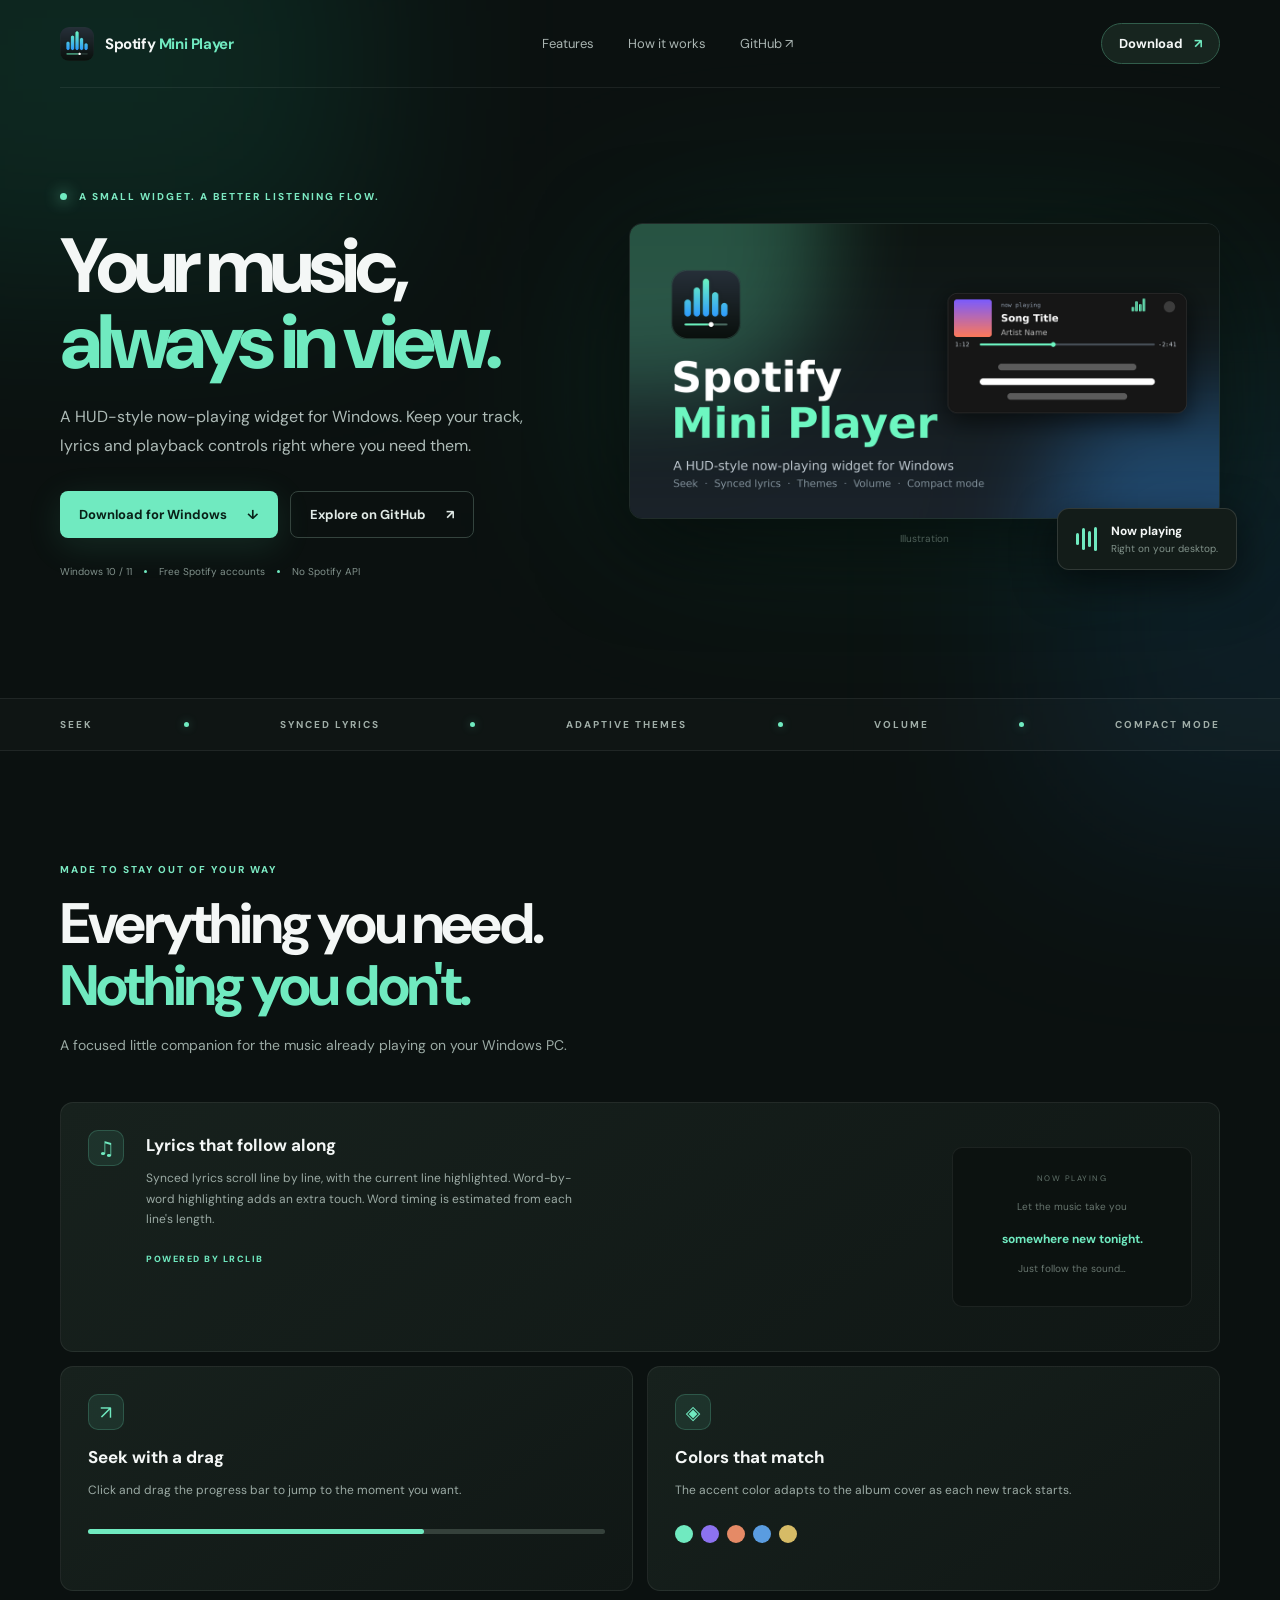
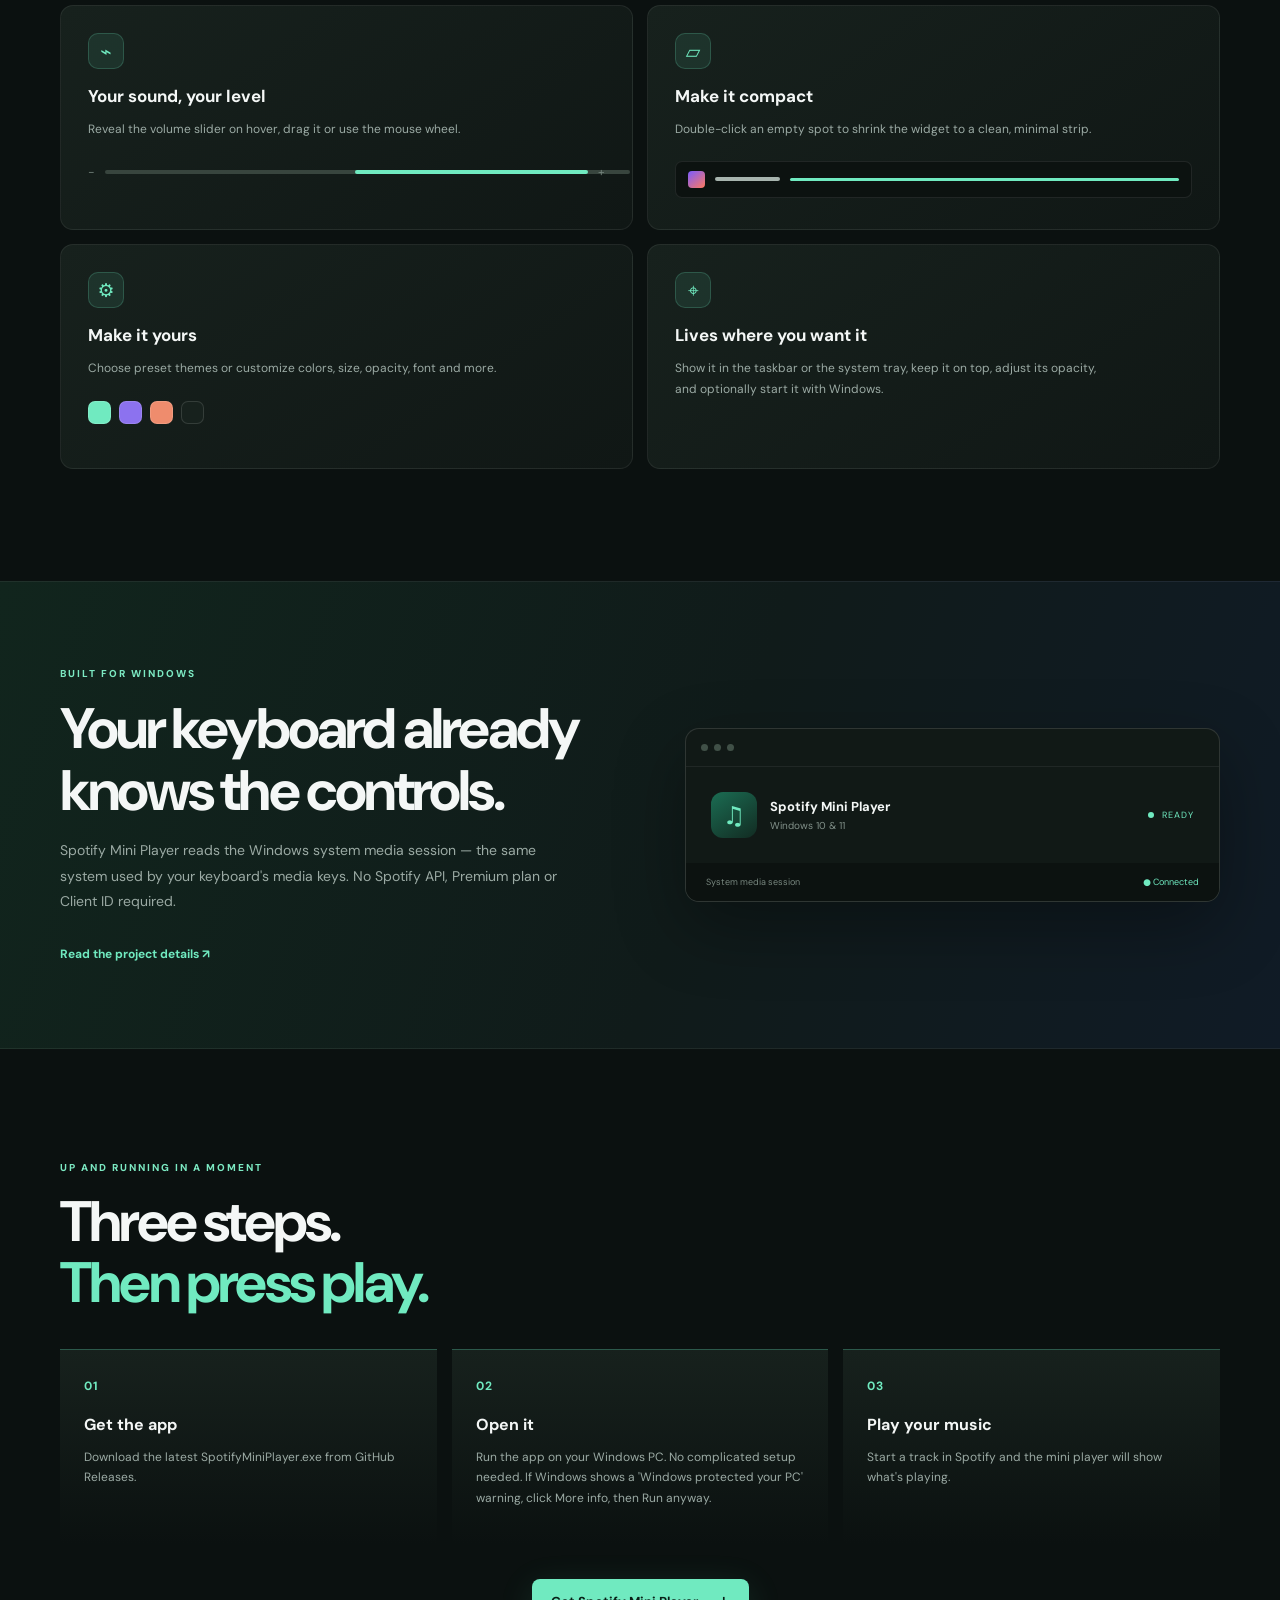
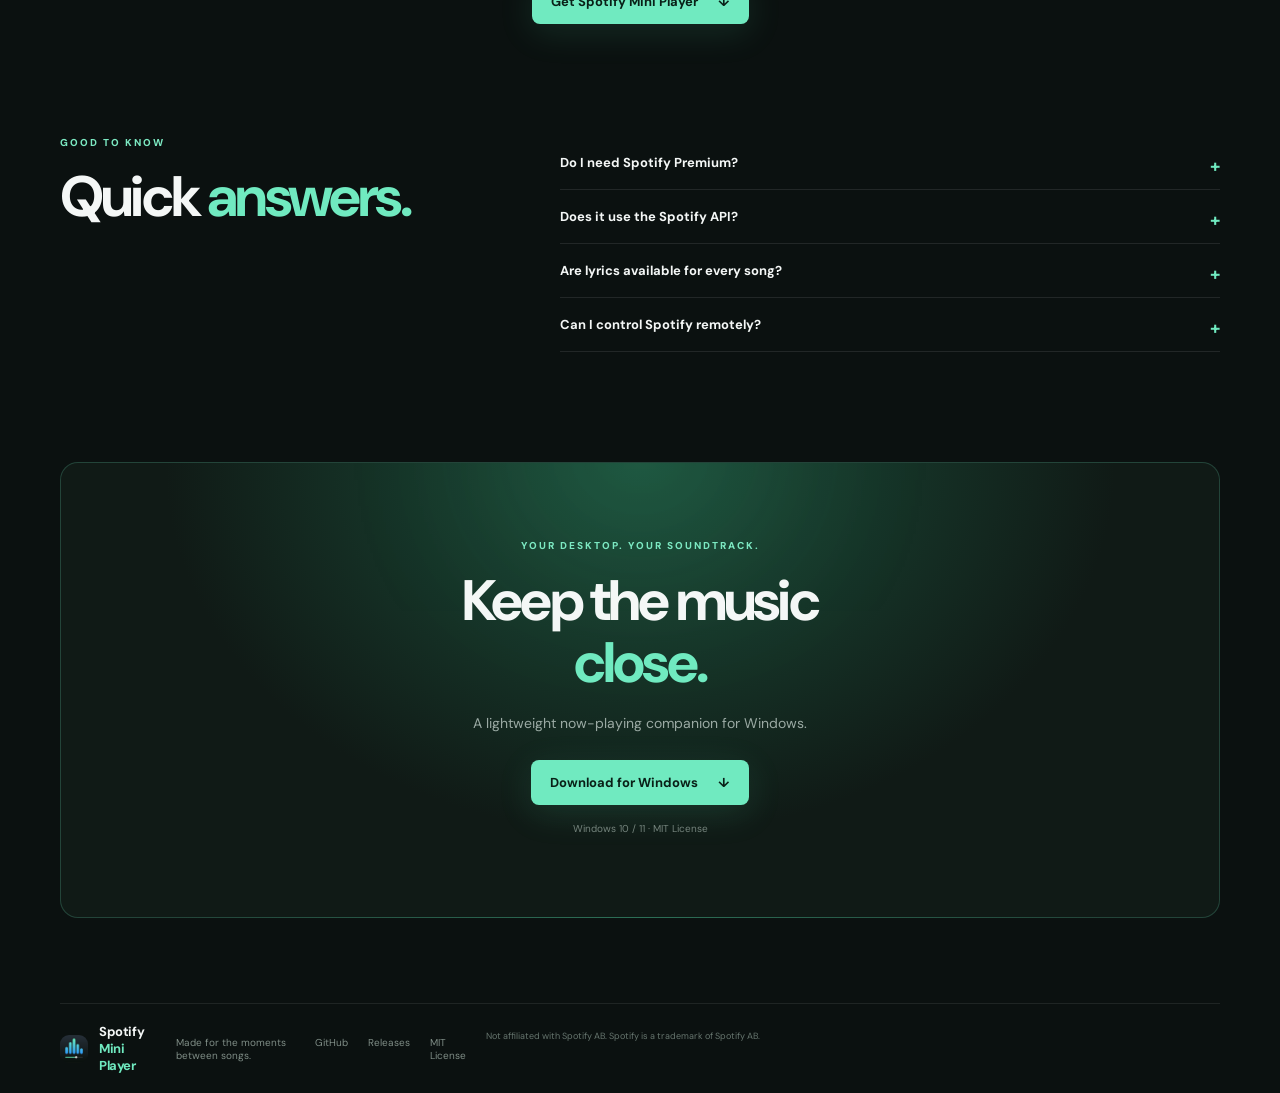
==== commit 2b7a74cc: "Add files via upload" ====
--- a/docs/index.html
+++ b/docs/index.html
@@ -1,65 +1,72 @@
-<!doctype html>
-<html lang="en">
-<head>
-  <meta charset="utf-8">
-  <meta name="viewport" content="width=device-width, initial-scale=1">
-  <meta name="theme-color" content="#0b1110">
-  <meta name="description" content="A HUD-style now-playing widget for Windows. See your music, synced lyrics and playback controls at a glance with Spotify Mini Player.">
-  <title>Spotify Mini Player — Your music, always in view</title>
-  <link rel="icon" href="https://raw.githubusercontent.com/Kaanrrn/Spotify-Mini-Player/main/logo.png" type="image/png">
-  <link rel="preconnect" href="https://fonts.googleapis.com">
-  <link rel="preconnect" href="https://fonts.gstatic.com" crossorigin>
-  <link href="https://fonts.googleapis.com/css2?family=DM+Sans:wght@400;500;600;700;800&display=swap" rel="stylesheet">
-  <link rel="stylesheet" href="style.css">
-</head>
-<body>
-  <div class="ambient ambient-one"></div><div class="ambient ambient-two"></div>
-  <header class="nav wrap">
-    <a class="brand" href="#" aria-label="Spotify Mini Player home"><img src="https://raw.githubusercontent.com/Kaanrrn/Spotify-Mini-Player/main/logo.png" alt=""><span>Spotify <b>Mini Player</b></span></a>
-    <nav><a href="#features">Features</a><a href="#how-it-works">How it works</a><a href="https://github.com/Kaanrrn/Spotify-Mini-Player" target="_blank" rel="noreferrer">GitHub ↗</a></nav>
-    <a class="nav-cta" href="https://github.com/Kaanrrn/Spotify-Mini-Player/releases/latest">Download <span>↗</span></a>
-  </header>
-  <main>
-    <section class="hero wrap">
-      <div class="hero-copy">
-        <div class="eyebrow"><span class="pulse"></span> A SMALL WIDGET. A BETTER LISTENING FLOW.</div>
-        <h1>Your music,<br><em>always in view.</em></h1>
-        <p class="hero-lead">A HUD-style now-playing widget for Windows. Keep your track, lyrics and playback controls right where you need them.</p>
-        <div class="actions">
-          <a class="button primary" href="https://github.com/Kaanrrn/Spotify-Mini-Player/releases/latest">Download for Windows <span>↓</span></a>
-          <a class="button secondary" href="https://github.com/Kaanrrn/Spotify-Mini-Player">Explore on GitHub <span>↗</span></a>
-        </div>
-        <div class="quick-facts"><span>Windows 10 / 11</span><i></i><span>Free Spotify accounts</span><i></i><span>No Spotify API</span></div>
-      </div>
-      <div class="hero-art">
-        <div class="art-glow"></div>
-        <img class="banner" src="https://raw.githubusercontent.com/Kaanrrn/Spotify-Mini-Player/main/banner.png" alt="Spotify Mini Player showing a now-playing widget with track information and progress">
-        <div class="floating-note"><span class="equalizer"><i></i><i></i><i></i><i></i></span><span><b>Now playing</b><small>Right on your desktop.</small></span></div>
-      </div>
-    </section>
-    <section class="ticker"><div class="wrap ticker-inner"><span>SEEK</span><i class="ticker-dot" aria-hidden="true"></i><span>SYNCED LYRICS</span><i class="ticker-dot" aria-hidden="true"></i><span>ADAPTIVE THEMES</span><i class="ticker-dot" aria-hidden="true"></i><span>VOLUME</span><i class="ticker-dot" aria-hidden="true"></i><span>COMPACT MODE</span></div></section>
-    <section class="section wrap" id="features">
-      <div class="section-heading"><div class="eyebrow">MADE TO STAY OUT OF YOUR WAY</div><h2>Everything you need.<br><em>Nothing you don't.</em></h2><p>A focused little companion for the music already playing on your Windows PC.</p></div>
-      <div class="feature-grid">
-        <article class="feature-card feature-large"><div class="feature-icon">♫</div><div><h3>Lyrics that follow along</h3><p>Synced lyrics scroll line by line, with the current line highlighted. Word-by-word highlighting adds an extra touch.</p><span class="tag">POWERED BY LRCLIB</span></div><div class="lyrics-demo"><small>NOW PLAYING</small><p>Let the music take you</p><strong>somewhere new tonight.</strong><p>Just follow the sound…</p></div></article>
-        <article class="feature-card"><div class="feature-icon">↗</div><h3>Seek with a drag</h3><p>Click and drag the progress bar to jump to the moment you want.</p><div class="mini-progress"><span></span></div></article>
-        <article class="feature-card"><div class="feature-icon">◈</div><h3>Colors that match</h3><p>The accent color adapts to the album cover as each new track starts.</p><div class="color-dots"><i></i><i></i><i></i><i></i><i></i></div></article>
-        <article class="feature-card"><div class="feature-icon">⌁</div><h3>Your sound, your level</h3><p>Reveal the volume slider on hover, drag it or use the mouse wheel.</p><div class="volume-demo"><span>−</span><i></i><b></b><span>+</span></div></article>
-        <article class="feature-card"><div class="feature-icon">▱</div><h3>Make it compact</h3><p>Double-click an empty spot to shrink the widget to a clean, minimal strip.</p><div class="compact-demo"><span></span><i></i><b></b></div></article>
-        <article class="feature-card"><div class="feature-icon">⚙</div><h3>Make it yours</h3><p>Choose preset themes or customize colors, size, opacity, font and more.</p><div class="settings-demo"><span></span><span></span><span></span><span></span></div></article>
-      </div>
-    </section>
-    <section class="platform"><div class="wrap platform-inner"><div><div class="eyebrow">BUILT FOR WINDOWS</div><h2>Your keyboard already<br>knows the controls.</h2><p>Spotify Mini Player reads the Windows system media session — the same system used by your keyboard's media keys. No Spotify API, Premium plan or Client ID required.</p><a class="text-link" href="https://github.com/Kaanrrn/Spotify-Mini-Player#readme">Read the project details <span>↗</span></a></div><div class="windows-card"><div class="window-top"><span></span><span></span><span></span></div><div class="window-body"><div class="app-mark">♫</div><div><b>Spotify Mini Player</b><small>Windows 10 &amp; 11</small></div><span class="ready"><i></i> READY</span></div><div class="window-foot"><span>System media session</span><span>● Connected</span></div></div></div></section>
-    <section class="section wrap steps-section" id="how-it-works"><div class="section-heading"><div class="eyebrow">UP AND RUNNING IN A MOMENT</div><h2>Three steps.<br><em>Then press play.</em></h2></div><div class="steps"><article><b>01</b><h3>Get the app</h3><p>Download the latest SpotifyMiniPlayer.exe from GitHub Releases.</p></article><article><b>02</b><h3>Open it</h3><p>Run the app on your Windows PC. No complicated setup needed.</p></article><article><b>03</b><h3>Play your music</h3><p>Start a track in Spotify and the mini player will show what's playing.</p></article></div><a class="button primary centered" href="https://github.com/Kaanrrn/Spotify-Mini-Player/releases/latest">Get Spotify Mini Player <span>↓</span></a></section>
-    <section class="faq wrap"><div class="section-heading"><div class="eyebrow">GOOD TO KNOW</div><h2>Quick <em>answers.</em></h2></div><div class="faq-list">
-      <details><summary>Do I need Spotify Premium?</summary><p>No. The app works with free Spotify accounts.</p></details>
-      <details><summary>Does it use the Spotify API?</summary><p>No. It reads the Windows system media session, so no Spotify API, Premium account or Client ID is required.</p></details>
-      <details><summary>Are lyrics available for every song?</summary><p>Not every song has synced lyrics available. Lyrics are provided by LRCLIB, and an internet connection is needed to fetch them.</p></details>
-      <details><summary>Can I control Spotify remotely?</summary><p>No. The widget provides playback controls through Windows media controls, but choosing songs or opening playlists is done in Spotify itself.</p></details>
-    </div></section>
-    <section class="final-cta wrap"><div class="cta-orb"></div><div class="eyebrow">YOUR DESKTOP. YOUR SOUNDTRACK.</div><h2>Keep the music<br><em>close.</em></h2><p>A lightweight now-playing companion for Windows.</p><a class="button primary" href="https://github.com/Kaanrrn/Spotify-Mini-Player/releases/latest">Download for Windows <span>↓</span></a><small>Windows 10 / 11 · MIT License</small></section>
-  </main>
-  <footer class="footer wrap"><a class="brand" href="#"><img src="https://raw.githubusercontent.com/Kaanrrn/Spotify-Mini-Player/main/logo.png" alt=""><span>Spotify <b>Mini Player</b></span></a><span>Made for the moments between songs.</span><div><a href="https://github.com/Kaanrrn/Spotify-Mini-Player">GitHub</a><a href="https://github.com/Kaanrrn/Spotify-Mini-Player/releases">Releases</a><a href="https://github.com/Kaanrrn/Spotify-Mini-Player/blob/main/LICENSE">MIT License</a></div></footer>
-  <script src="script.js"></script>
-</body>
-</html>+<!doctype html>
+<html lang="en">
+<head>
+  <meta charset="utf-8">
+  <meta name="viewport" content="width=device-width, initial-scale=1">
+  <meta name="theme-color" content="#0b1110">
+  <meta name="description" content="A HUD-style now-playing widget for Windows. See your music, synced lyrics and playback controls at a glance with Spotify Mini Player.">
+  <meta property="og:type" content="website">
+  <meta property="og:title" content="Spotify Mini Player — Your music, always in view">
+  <meta property="og:description" content="A HUD-style now-playing widget for Windows. Synced lyrics, seek, volume and themes. No Spotify API or Premium needed.">
+  <meta property="og:url" content="https://kaanrrn.github.io/Spotify-Mini-Player/">
+  <meta property="og:image" content="https://kaanrrn.github.io/Spotify-Mini-Player/banner.png">
+  <meta name="twitter:card" content="summary_large_image">
+  <title>Spotify Mini Player — Your music, always in view</title>
+  <link rel="icon" href="logo.png" type="image/png">
+  <link rel="preconnect" href="https://fonts.googleapis.com">
+  <link rel="preconnect" href="https://fonts.gstatic.com" crossorigin>
+  <link href="https://fonts.googleapis.com/css2?family=DM+Sans:wght@400;500;600;700;800&display=swap" rel="stylesheet">
+  <link rel="stylesheet" href="style.css">
+</head>
+<body>
+  <div class="ambient ambient-one"></div><div class="ambient ambient-two"></div>
+  <header class="nav wrap">
+    <a class="brand" href="#" aria-label="Spotify Mini Player home"><img src="logo.png" alt=""><span>Spotify <b>Mini Player</b></span></a>
+    <nav><a href="#features">Features</a><a href="#how-it-works">How it works</a><a href="https://github.com/Kaanrrn/Spotify-Mini-Player" target="_blank" rel="noreferrer">GitHub ↗</a></nav>
+    <a class="nav-cta" href="https://github.com/Kaanrrn/Spotify-Mini-Player/releases/latest">Download <span>↗</span></a>
+  </header>
+  <main>
+    <section class="hero wrap">
+      <div class="hero-copy">
+        <div class="eyebrow"><span class="pulse"></span> A SMALL WIDGET. A BETTER LISTENING FLOW.</div>
+        <h1>Your music,<br><em>always in view.</em></h1>
+        <p class="hero-lead">A HUD-style now-playing widget for Windows. Keep your track, lyrics and playback controls right where you need them.</p>
+        <div class="actions">
+          <a class="button primary" href="https://github.com/kaanrrn/Spotify-Mini-Player/releases/latest/download/SpotifyMiniPlayer.exe">Download for Windows <span>↓</span></a>
+          <a class="button secondary" href="https://github.com/Kaanrrn/Spotify-Mini-Player">Explore on GitHub <span>↗</span></a>
+        </div>
+        <div class="quick-facts"><span>Windows 10 / 11</span><i></i><span>Free Spotify accounts</span><i></i><span>No Spotify API</span></div>
+      </div>
+      <div class="hero-art">
+        <div class="art-glow"></div>
+        <img class="banner" src="screenshot.png" alt="Spotify Mini Player showing a now-playing widget with track information and progress" onerror="this.onerror=null;this.src='banner.png';this.nextElementSibling.hidden=false"><small class="illustration-label" hidden>Illustration</small>
+        <div class="floating-note"><span class="equalizer"><i></i><i></i><i></i><i></i></span><span><b>Now playing</b><small>Right on your desktop.</small></span></div>
+      </div>
+    </section>
+    <section class="ticker"><div class="wrap ticker-inner"><span>SEEK</span><i class="ticker-dot" aria-hidden="true"></i><span>SYNCED LYRICS</span><i class="ticker-dot" aria-hidden="true"></i><span>ADAPTIVE THEMES</span><i class="ticker-dot" aria-hidden="true"></i><span>VOLUME</span><i class="ticker-dot" aria-hidden="true"></i><span>COMPACT MODE</span></div></section>
+    <section class="section wrap" id="features">
+      <div class="section-heading"><div class="eyebrow">MADE TO STAY OUT OF YOUR WAY</div><h2>Everything you need.<br><em>Nothing you don't.</em></h2><p>A focused little companion for the music already playing on your Windows PC.</p></div>
+      <div class="feature-grid">
+        <article class="feature-card feature-large"><div class="feature-icon">♫</div><div><h3>Lyrics that follow along</h3><p>Synced lyrics scroll line by line, with the current line highlighted. Word-by-word highlighting adds an extra touch. Word timing is estimated from each line's length.</p><span class="tag">POWERED BY LRCLIB</span></div><div class="lyrics-demo"><small>NOW PLAYING</small><p>Let the music take you</p><strong>somewhere new tonight.</strong><p>Just follow the sound…</p></div></article>
+        <article class="feature-card"><div class="feature-icon">↗</div><h3>Seek with a drag</h3><p>Click and drag the progress bar to jump to the moment you want.</p><div class="mini-progress"><span></span></div></article>
+        <article class="feature-card"><div class="feature-icon">◈</div><h3>Colors that match</h3><p>The accent color adapts to the album cover as each new track starts.</p><div class="color-dots"><i></i><i></i><i></i><i></i><i></i></div></article>
+        <article class="feature-card"><div class="feature-icon">⌁</div><h3>Your sound, your level</h3><p>Reveal the volume slider on hover, drag it or use the mouse wheel.</p><div class="volume-demo"><span>−</span><i></i><b></b><span>+</span></div></article>
+        <article class="feature-card"><div class="feature-icon">▱</div><h3>Make it compact</h3><p>Double-click an empty spot to shrink the widget to a clean, minimal strip.</p><div class="compact-demo"><span></span><i></i><b></b></div></article>
+        <article class="feature-card"><div class="feature-icon">⚙</div><h3>Make it yours</h3><p>Choose preset themes or customize colors, size, opacity, font and more.</p><div class="settings-demo"><span></span><span></span><span></span><span></span></div></article>
+        <article class="feature-card"><div class="feature-icon">⌖</div><h3>Lives where you want it</h3><p>Show it in the taskbar or the system tray, keep it on top, adjust its opacity, and optionally start it with Windows.</p></article>
+      </div>
+    </section>
+    <section class="platform"><div class="wrap platform-inner"><div><div class="eyebrow">BUILT FOR WINDOWS</div><h2>Your keyboard already<br>knows the controls.</h2><p>Spotify Mini Player reads the Windows system media session — the same system used by your keyboard's media keys. No Spotify API, Premium plan or Client ID required.</p><a class="text-link" href="https://github.com/Kaanrrn/Spotify-Mini-Player#readme">Read the project details <span>↗</span></a></div><div class="windows-card"><div class="window-top"><span></span><span></span><span></span></div><div class="window-body"><div class="app-mark">♫</div><div><b>Spotify Mini Player</b><small>Windows 10 &amp; 11</small></div><span class="ready"><i></i> READY</span></div><div class="window-foot"><span>System media session</span><span>● Connected</span></div></div></div></section>
+    <section class="section wrap steps-section" id="how-it-works"><div class="section-heading"><div class="eyebrow">UP AND RUNNING IN A MOMENT</div><h2>Three steps.<br><em>Then press play.</em></h2></div><div class="steps"><article><b>01</b><h3>Get the app</h3><p>Download the latest SpotifyMiniPlayer.exe from GitHub Releases.</p></article><article><b>02</b><h3>Open it</h3><p>Run the app on your Windows PC. No complicated setup needed. If Windows shows a 'Windows protected your PC' warning, click More info, then Run anyway.</p></article><article><b>03</b><h3>Play your music</h3><p>Start a track in Spotify and the mini player will show what's playing.</p></article></div><a class="button primary centered" href="https://github.com/Kaanrrn/Spotify-Mini-Player/releases/latest">Get Spotify Mini Player <span>↓</span></a></section>
+    <section class="faq wrap"><div class="section-heading"><div class="eyebrow">GOOD TO KNOW</div><h2>Quick <em>answers.</em></h2></div><div class="faq-list">
+      <details><summary>Do I need Spotify Premium?</summary><p>No. The app works with free Spotify accounts.</p></details>
+      <details><summary>Does it use the Spotify API?</summary><p>No. It reads the Windows system media session, so no Spotify API, Premium account or Client ID is required.</p></details>
+      <details><summary>Are lyrics available for every song?</summary><p>Not every song has synced lyrics available. Lyrics are provided by LRCLIB, and an internet connection is needed to fetch them.</p></details>
+      <details><summary>Can I control Spotify remotely?</summary><p>No. The widget provides playback controls through Windows media controls, but choosing songs or opening playlists is done in Spotify itself.</p></details>
+    </div></section>
+    <section class="final-cta wrap"><div class="cta-orb"></div><div class="eyebrow">YOUR DESKTOP. YOUR SOUNDTRACK.</div><h2>Keep the music<br><em>close.</em></h2><p>A lightweight now-playing companion for Windows.</p><a class="button primary" href="https://github.com/kaanrrn/Spotify-Mini-Player/releases/latest/download/SpotifyMiniPlayer.exe">Download for Windows <span>↓</span></a><small>Windows 10 / 11 · MIT License</small></section>
+  </main>
+  <footer class="footer wrap"><a class="brand" href="#"><img src="logo.png" alt=""><span>Spotify <b>Mini Player</b></span></a><span>Made for the moments between songs.</span><div><a href="https://github.com/Kaanrrn/Spotify-Mini-Player">GitHub</a><a href="https://github.com/Kaanrrn/Spotify-Mini-Player/releases">Releases</a><a href="https://github.com/Kaanrrn/Spotify-Mini-Player/blob/main/LICENSE">MIT License</a></div><small class="trademark">Not affiliated with Spotify AB. Spotify is a trademark of Spotify AB.</small></footer>
+  <script src="script.js"></script>
+</body>
+</html>
--- a/docs/style.css
+++ b/docs/style.css
@@ -1,5 +1,6 @@
-*{box-sizing:border-box}html{scroll-behavior:smooth}body{margin:0;background:#0b1110;color:#f4f7f6;font-family:"DM Sans",system-ui,sans-serif;overflow-x:hidden}a{color:inherit;text-decoration:none}.wrap{width:min(1160px,calc(100% - 64px));margin-inline:auto}.ambient{position:absolute;pointer-events:none;filter:blur(100px);opacity:.22;z-index:-1}.ambient-one{width:540px;height:420px;background:#16785b;top:-150px;left:-180px}.ambient-two{width:500px;height:460px;background:#164b70;top:380px;right:-260px}.nav{height:88px;display:flex;align-items:center;justify-content:space-between;border-bottom:1px solid #ffffff12}.brand{display:flex;align-items:center;gap:11px;font-size:15px;font-weight:700;letter-spacing:-.4px}.brand img{width:34px;height:34px;object-fit:contain;border-radius:9px}.brand b{color:#70eac0}.nav nav{display:flex;gap:34px;color:#aab5b2;font-size:13px}.nav nav a:hover,.footer a:hover{color:#70eac0}.nav-cta{font-size:13px;font-weight:700;background:#17251f;border:1px solid #315d4b;padding:11px 17px;border-radius:999px}.nav-cta span{color:#70eac0;margin-left:8px}.hero{min-height:610px;display:grid;grid-template-columns:1fr 1.12fr;align-items:center;gap:42px;padding-top:54px;padding-bottom:72px}.eyebrow{font-size:10px;font-weight:800;letter-spacing:2px;color:#7ce9c2}.pulse{display:inline-block;width:7px;height:7px;background:#70eac0;border-radius:50%;margin-right:8px;box-shadow:0 0 15px #70eac0}.hero h1{font-size:clamp(52px,6vw,78px);line-height:.99;letter-spacing:-5px;margin:25px 0 23px;font-weight:800}.hero h1 em,h2 em{font-style:normal;color:#70eac0}.hero-lead{max-width:470px;color:#aebbb7;font-size:16px;line-height:1.8}.actions{display:flex;gap:12px;flex-wrap:wrap;margin-top:30px}.button{display:inline-flex;align-items:center;gap:20px;padding:14px 19px;border-radius:8px;font-size:13px;font-weight:700;transition:transform .2s,box-shadow .2s}.button:hover{transform:translateY(-2px)}.primary{background:#70eac0;color:#092017;box-shadow:0 8px 35px #55dba522}.primary:hover{box-shadow:0 10px 40px #55dba544}.secondary{border:1px solid #35443e;color:#e0e9e5}.quick-facts{display:flex;align-items:center;gap:12px;margin-top:27px;color:#81918b;font-size:10px}.quick-facts i{width:3px;height:3px;border-radius:50%;background:#70eac0}.hero-art{position:relative}.art-glow{position:absolute;inset:10% 0;background:#1b9c70;filter:blur(100px);opacity:.2}.banner{position:relative;width:100%;border-radius:13px;box-shadow:0 25px 90px #0008;border:1px solid #ffffff16}.floating-note{position:absolute;right:-17px;bottom:-25px;display:flex;align-items:center;gap:14px;padding:14px 18px;border-radius:12px;background:#131c19;border:1px solid #ffffff20;box-shadow:0 12px 40px #0008}.floating-note b,.floating-note small{display:block}.floating-note b{font-size:12px}.floating-note small{font-size:10px;color:#82938b;margin-top:3px}.equalizer{height:25px;display:flex;align-items:center;gap:3px}.equalizer i{display:block;width:3px;border-radius:4px;background:#70eac0}.equalizer i:nth-child(1){height:12px}.equalizer i:nth-child(2){height:22px}.equalizer i:nth-child(3){height:16px}.equalizer i:nth-child(4){height:24px}.ticker{border-block:1px solid #ffffff12;background:#ffffff04}.ticker-inner{display:flex;justify-content:space-between;align-items:center;padding:19px 0;color:#a0aea8;font-size:10px;font-weight:700;letter-spacing:2px}.ticker b{color:#70eac0}.section{padding-top:112px;padding-bottom:112px}.section-heading{max-width:650px;margin-bottom:44px}.section-heading h2,.platform h2,.final-cta h2{font-size:clamp(38px,4.5vw,57px);line-height:1.08;letter-spacing:-2.8px;margin:17px 0}.section-heading>p,.platform p,.final-cta p{color:#9baaa4;line-height:1.8;font-size:14px}.feature-grid{display:grid;grid-template-columns:repeat(2,1fr);gap:14px}.feature-card{min-height:225px;padding:27px;border-radius:13px;border:1px solid #ffffff12;background:linear-gradient(145deg,#17211d,#101715);position:relative;overflow:hidden}.feature-card h3{font-size:17px;margin:16px 0 8px}.feature-card p{font-size:12px;color:#9baaa4;line-height:1.7;max-width:440px}.feature-icon{width:36px;height:36px;border-radius:10px;background:#70eac018;border:1px solid #70eac033;color:#70eac0;display:grid;place-items:center;font-size:19px}.feature-large{grid-column:span 2;min-height:250px;display:grid;grid-template-columns:40px 1fr 240px;gap:18px;align-items:start}.feature-large h3{margin-top:4px}.tag{display:inline-block;margin-top:12px;color:#70eac0;font-size:9px;letter-spacing:1.5px;font-weight:800}.lyrics-demo{align-self:center;background:#0c1210;border:1px solid #ffffff12;border-radius:10px;padding:17px;text-align:center}.lyrics-demo small{color:#62736b;font-size:8px;letter-spacing:1.5px}.lyrics-demo p{font-size:10px;margin:12px 0;color:#68766f}.lyrics-demo strong{font-size:12px;color:#70eac0}.mini-progress{height:5px;border-radius:9px;background:#35413b;margin-top:28px}.mini-progress span{display:block;width:65%;height:100%;background:#70eac0;border-radius:9px}.color-dots{display:flex;gap:8px;margin-top:24px}.color-dots i{width:18px;height:18px;border-radius:50%;background:#70eac0}.color-dots i:nth-child(2){background:#8c72ef}.color-dots i:nth-child(3){background:#e58a66}.color-dots i:nth-child(4){background:#5a9ce0}.color-dots i:nth-child(5){background:#d6bb66}.volume-demo{display:flex;align-items:center;gap:10px;margin-top:24px;color:#718079;font-size:12px}.volume-demo i{height:4px;background:#38453e;border-radius:5px;flex:1}.volume-demo b{width:45%;height:4px;background:#70eac0;border-radius:5px;margin-left:-55%}.compact-demo{display:flex;align-items:center;gap:10px;padding:9px 12px;background:#0c1210;border:1px solid #ffffff16;border-radius:7px;margin-top:21px}.compact-demo span{width:17px;height:17px;background:linear-gradient(140deg,#7b5cff,#ff795f);border-radius:4px}.compact-demo i{width:65px;height:4px;background:#a7b4ae;border-radius:4px}.compact-demo b{height:3px;flex:1;background:#70eac0;border-radius:4px}.settings-demo{display:flex;gap:8px;margin-top:22px}.settings-demo span{width:23px;height:23px;border-radius:7px;border:1px solid #ffffff20;background:#70eac0}.settings-demo span:nth-child(2){background:#8c72ef}.settings-demo span:nth-child(3){background:#ef8c6d}.settings-demo span:nth-child(4){background:#17211d}.platform{background:linear-gradient(110deg,#11251d,#101b1a 55%,#101b26);border-block:1px solid #ffffff10;padding:85px 0}.platform-inner{display:grid;grid-template-columns:1fr 1fr;gap:90px;align-items:center}.platform h2{margin-top:18px}.platform p{max-width:500px}.text-link{display:inline-block;margin-top:18px;color:#70eac0;font-size:12px;font-weight:700}.windows-card{border:1px solid #ffffff20;border-radius:14px;background:#111916;box-shadow:0 25px 70px #0005;overflow:hidden}.window-top{height:38px;display:flex;gap:6px;align-items:center;padding:0 15px;border-bottom:1px solid #ffffff10}.window-top span{width:7px;height:7px;border-radius:50%;background:#405047}.window-body{display:flex;align-items:center;gap:13px;padding:25px}.app-mark{width:46px;height:46px;border-radius:12px;background:linear-gradient(145deg,#1b6d53,#122b22);display:grid;place-items:center;color:#70eac0;font-size:25px}.window-body b,.window-body small{display:block}.window-body b{font-size:13px}.window-body small{font-size:10px;color:#82918a;margin-top:4px}.ready{margin-left:auto;color:#70eac0;font-size:9px;letter-spacing:1px}.ready i{display:inline-block;width:6px;height:6px;border-radius:50%;background:#70eac0;margin-right:5px}.window-foot{padding:13px 20px;display:flex;justify-content:space-between;background:#0c1210;color:#78877f;font-size:9px}.window-foot span:last-child{color:#70eac0}.steps-section .section-heading{margin-bottom:35px}.steps{display:grid;grid-template-columns:repeat(3,1fr);gap:15px;margin-bottom:35px}.steps article{padding:24px;border-top:1px solid #70eac055;background:linear-gradient(180deg,#17211d,#0b1110)}.steps article>b{color:#70eac0;font-size:12px;letter-spacing:1px}.steps h3{font-size:16px;margin:19px 0 8px}.steps p{font-size:12px;line-height:1.7;color:#9baaa4}.centered{margin:auto;display:flex;width:max-content}.faq{padding-bottom:110px;display:grid;grid-template-columns:.8fr 1.2fr;gap:60px}.faq .section-heading{margin:0}.faq-list details{border-bottom:1px solid #ffffff18;padding:18px 0}.faq-list summary{cursor:pointer;font-size:13px;font-weight:700;list-style:none}.faq-list summary::-webkit-details-marker{display:none}.faq-list summary:after{content:"+";float:right;color:#70eac0;font-size:18px}.faq-list details[open] summary:after{content:"−"}.faq-list p{color:#9baaa4;font-size:12px;line-height:1.8;max-width:600px}.final-cta{position:relative;text-align:center;padding:76px 25px 82px;border:1px solid #70eac033;border-radius:18px;background:radial-gradient(ellipse at 50% 0%,#1c503b 0%,#101a16 58%);overflow:hidden;margin-bottom:85px}.cta-orb{position:absolute;width:250px;height:180px;background:#4dd5a0;filter:blur(100px);opacity:.12;left:calc(50% - 125px);top:-100px}.final-cta>*:not(.cta-orb){position:relative}.final-cta h2{margin:18px 0}.final-cta p{margin:0 0 24px}.final-cta small{display:block;color:#75847d;font-size:10px;margin-top:17px}.footer{border-top:1px solid #ffffff15;min-height:90px;display:flex;align-items:center;justify-content:space-between;gap:20px;color:#7f8d86;font-size:10px}.footer .brand{color:#f4f7f6;font-size:13px}.footer .brand img{width:28px;height:28px}.footer div{display:flex;gap:20px}
-@media(max-width:850px){.hero{grid-template-columns:1fr;gap:48px;padding-top:70px}.hero-copy{max-width:650px}.hero-art{max-width:720px}.platform-inner{gap:35px}.feature-large{grid-template-columns:40px 1fr}.lyrics-demo{grid-column:2}.faq{grid-template-columns:1fr;gap:20px}.nav nav{gap:16px}}
-@media(max-width:600px){.wrap{width:min(100% - 36px,1160px)}.nav{height:72px}.nav nav{display:none}.nav-cta{padding:9px 12px;font-size:11px}.brand{font-size:12px;gap:7px}.brand img{width:29px;height:29px}.hero{min-height:auto;padding-top:65px;padding-bottom:65px}.hero h1{font-size:53px;letter-spacing:-3.5px}.hero-lead{font-size:14px}.actions{flex-direction:column;align-items:stretch}.button{justify-content:center}.quick-facts{flex-wrap:wrap;font-size:9px}.floating-note{right:5px;bottom:-22px}.ticker-inner{overflow:hidden;gap:15px;justify-content:flex-start;white-space:nowrap;font-size:8px}.section{padding-top:80px;padding-bottom:80px}.section-heading h2,.platform h2,.final-cta h2{font-size:39px}.feature-grid{grid-template-columns:1fr}.feature-large{grid-column:auto;grid-template-columns:1fr}.feature-large .feature-icon{margin-bottom:-5px}.lyrics-demo{grid-column:auto}.feature-card{min-height:190px;padding:22px}.platform{padding:65px 0}.platform-inner{grid-template-columns:1fr}.steps{grid-template-columns:1fr;gap:10px}.steps article{padding:20px}.faq{padding-bottom:75px}.final-cta{padding:65px 18px;margin-bottom:55px}.footer{padding:24px 0;flex-wrap:wrap}.footer>span{order:3;width:100%}.footer div{gap:12px;font-size:9px}}
-
-.ticker-dot{display:block;width:5px;height:5px;flex:0 0 5px;border-radius:50%;background:#70eac0;box-shadow:0 0 10px #70eac066}
+*{box-sizing:border-box}html{scroll-behavior:smooth}body{margin:0;background:#0b1110;color:#f4f7f6;font-family:"DM Sans",system-ui,sans-serif;overflow-x:hidden}a{color:inherit;text-decoration:none}.wrap{width:min(1160px,calc(100% - 64px));margin-inline:auto}.ambient{position:absolute;pointer-events:none;filter:blur(100px);opacity:.22;z-index:-1}.ambient-one{width:540px;height:420px;background:#16785b;top:-150px;left:-180px}.ambient-two{width:500px;height:460px;background:#164b70;top:380px;right:-260px}.nav{height:88px;display:flex;align-items:center;justify-content:space-between;border-bottom:1px solid #ffffff12}.brand{display:flex;align-items:center;gap:11px;font-size:15px;font-weight:700;letter-spacing:-.4px}.brand img{width:34px;height:34px;object-fit:contain;border-radius:9px}.brand b{color:#70eac0}.nav nav{display:flex;gap:34px;color:#aab5b2;font-size:13px}.nav nav a:hover,.footer a:hover{color:#70eac0}.nav-cta{font-size:13px;font-weight:700;background:#17251f;border:1px solid #315d4b;padding:11px 17px;border-radius:999px}.nav-cta span{color:#70eac0;margin-left:8px}.hero{min-height:610px;display:grid;grid-template-columns:1fr 1.12fr;align-items:center;gap:42px;padding-top:54px;padding-bottom:72px}.eyebrow{font-size:10px;font-weight:800;letter-spacing:2px;color:#7ce9c2}.pulse{display:inline-block;width:7px;height:7px;background:#70eac0;border-radius:50%;margin-right:8px;box-shadow:0 0 15px #70eac0}.hero h1{font-size:clamp(52px,6vw,78px);line-height:.99;letter-spacing:-5px;margin:25px 0 23px;font-weight:800}.hero h1 em,h2 em{font-style:normal;color:#70eac0}.hero-lead{max-width:470px;color:#aebbb7;font-size:16px;line-height:1.8}.actions{display:flex;gap:12px;flex-wrap:wrap;margin-top:30px}.button{display:inline-flex;align-items:center;gap:20px;padding:14px 19px;border-radius:8px;font-size:13px;font-weight:700;transition:transform .2s,box-shadow .2s}.button:hover{transform:translateY(-2px)}.primary{background:#70eac0;color:#092017;box-shadow:0 8px 35px #55dba522}.primary:hover{box-shadow:0 10px 40px #55dba544}.secondary{border:1px solid #35443e;color:#e0e9e5}.quick-facts{display:flex;align-items:center;gap:12px;margin-top:27px;color:#81918b;font-size:10px}.quick-facts i{width:3px;height:3px;border-radius:50%;background:#70eac0}.hero-art{position:relative}.art-glow{position:absolute;inset:10% 0;background:#1b9c70;filter:blur(100px);opacity:.2}.banner{position:relative;width:100%;border-radius:13px;box-shadow:0 25px 90px #0008;border:1px solid #ffffff16}.floating-note{position:absolute;right:-17px;bottom:-25px;display:flex;align-items:center;gap:14px;padding:14px 18px;border-radius:12px;background:#131c19;border:1px solid #ffffff20;box-shadow:0 12px 40px #0008}.floating-note b,.floating-note small{display:block}.floating-note b{font-size:12px}.floating-note small{font-size:10px;color:#82938b;margin-top:3px}.equalizer{height:25px;display:flex;align-items:center;gap:3px}.equalizer i{display:block;width:3px;border-radius:4px;background:#70eac0}.equalizer i:nth-child(1){height:12px}.equalizer i:nth-child(2){height:22px}.equalizer i:nth-child(3){height:16px}.equalizer i:nth-child(4){height:24px}.ticker{border-block:1px solid #ffffff12;background:#ffffff04}.ticker-inner{display:flex;justify-content:space-between;align-items:center;padding:19px 0;color:#a0aea8;font-size:10px;font-weight:700;letter-spacing:2px}.ticker b{color:#70eac0}.section{padding-top:112px;padding-bottom:112px}.section-heading{max-width:650px;margin-bottom:44px}.section-heading h2,.platform h2,.final-cta h2{font-size:clamp(38px,4.5vw,57px);line-height:1.08;letter-spacing:-2.8px;margin:17px 0}.section-heading>p,.platform p,.final-cta p{color:#9baaa4;line-height:1.8;font-size:14px}.feature-grid{display:grid;grid-template-columns:repeat(2,1fr);gap:14px}.feature-card{min-height:225px;padding:27px;border-radius:13px;border:1px solid #ffffff12;background:linear-gradient(145deg,#17211d,#101715);position:relative;overflow:hidden}.feature-card h3{font-size:17px;margin:16px 0 8px}.feature-card p{font-size:12px;color:#9baaa4;line-height:1.7;max-width:440px}.feature-icon{width:36px;height:36px;border-radius:10px;background:#70eac018;border:1px solid #70eac033;color:#70eac0;display:grid;place-items:center;font-size:19px}.feature-large{grid-column:span 2;min-height:250px;display:grid;grid-template-columns:40px 1fr 240px;gap:18px;align-items:start}.feature-large h3{margin-top:4px}.tag{display:inline-block;margin-top:12px;color:#70eac0;font-size:9px;letter-spacing:1.5px;font-weight:800}.lyrics-demo{align-self:center;background:#0c1210;border:1px solid #ffffff12;border-radius:10px;padding:17px;text-align:center}.lyrics-demo small{color:#62736b;font-size:8px;letter-spacing:1.5px}.lyrics-demo p{font-size:10px;margin:12px 0;color:#68766f}.lyrics-demo strong{font-size:12px;color:#70eac0}.mini-progress{height:5px;border-radius:9px;background:#35413b;margin-top:28px}.mini-progress span{display:block;width:65%;height:100%;background:#70eac0;border-radius:9px}.color-dots{display:flex;gap:8px;margin-top:24px}.color-dots i{width:18px;height:18px;border-radius:50%;background:#70eac0}.color-dots i:nth-child(2){background:#8c72ef}.color-dots i:nth-child(3){background:#e58a66}.color-dots i:nth-child(4){background:#5a9ce0}.color-dots i:nth-child(5){background:#d6bb66}.volume-demo{display:flex;align-items:center;gap:10px;margin-top:24px;color:#718079;font-size:12px}.volume-demo i{height:4px;background:#38453e;border-radius:5px;flex:1}.volume-demo b{width:45%;height:4px;background:#70eac0;border-radius:5px;margin-left:-55%}.compact-demo{display:flex;align-items:center;gap:10px;padding:9px 12px;background:#0c1210;border:1px solid #ffffff16;border-radius:7px;margin-top:21px}.compact-demo span{width:17px;height:17px;background:linear-gradient(140deg,#7b5cff,#ff795f);border-radius:4px}.compact-demo i{width:65px;height:4px;background:#a7b4ae;border-radius:4px}.compact-demo b{height:3px;flex:1;background:#70eac0;border-radius:4px}.settings-demo{display:flex;gap:8px;margin-top:22px}.settings-demo span{width:23px;height:23px;border-radius:7px;border:1px solid #ffffff20;background:#70eac0}.settings-demo span:nth-child(2){background:#8c72ef}.settings-demo span:nth-child(3){background:#ef8c6d}.settings-demo span:nth-child(4){background:#17211d}.platform{background:linear-gradient(110deg,#11251d,#101b1a 55%,#101b26);border-block:1px solid #ffffff10;padding:85px 0}.platform-inner{display:grid;grid-template-columns:1fr 1fr;gap:90px;align-items:center}.platform h2{margin-top:18px}.platform p{max-width:500px}.text-link{display:inline-block;margin-top:18px;color:#70eac0;font-size:12px;font-weight:700}.windows-card{border:1px solid #ffffff20;border-radius:14px;background:#111916;box-shadow:0 25px 70px #0005;overflow:hidden}.window-top{height:38px;display:flex;gap:6px;align-items:center;padding:0 15px;border-bottom:1px solid #ffffff10}.window-top span{width:7px;height:7px;border-radius:50%;background:#405047}.window-body{display:flex;align-items:center;gap:13px;padding:25px}.app-mark{width:46px;height:46px;border-radius:12px;background:linear-gradient(145deg,#1b6d53,#122b22);display:grid;place-items:center;color:#70eac0;font-size:25px}.window-body b,.window-body small{display:block}.window-body b{font-size:13px}.window-body small{font-size:10px;color:#82918a;margin-top:4px}.ready{margin-left:auto;color:#70eac0;font-size:9px;letter-spacing:1px}.ready i{display:inline-block;width:6px;height:6px;border-radius:50%;background:#70eac0;margin-right:5px}.window-foot{padding:13px 20px;display:flex;justify-content:space-between;background:#0c1210;color:#78877f;font-size:9px}.window-foot span:last-child{color:#70eac0}.steps-section .section-heading{margin-bottom:35px}.steps{display:grid;grid-template-columns:repeat(3,1fr);gap:15px;margin-bottom:35px}.steps article{padding:24px;border-top:1px solid #70eac055;background:linear-gradient(180deg,#17211d,#0b1110)}.steps article>b{color:#70eac0;font-size:12px;letter-spacing:1px}.steps h3{font-size:16px;margin:19px 0 8px}.steps p{font-size:12px;line-height:1.7;color:#9baaa4}.centered{margin:auto;display:flex;width:max-content}.faq{padding-bottom:110px;display:grid;grid-template-columns:.8fr 1.2fr;gap:60px}.faq .section-heading{margin:0}.faq-list details{border-bottom:1px solid #ffffff18;padding:18px 0}.faq-list summary{cursor:pointer;font-size:13px;font-weight:700;list-style:none}.faq-list summary::-webkit-details-marker{display:none}.faq-list summary:after{content:"+";float:right;color:#70eac0;font-size:18px}.faq-list details[open] summary:after{content:"−"}.faq-list p{color:#9baaa4;font-size:12px;line-height:1.8;max-width:600px}.final-cta{position:relative;text-align:center;padding:76px 25px 82px;border:1px solid #70eac033;border-radius:18px;background:radial-gradient(ellipse at 50% 0%,#1c503b 0%,#101a16 58%);overflow:hidden;margin-bottom:85px}.cta-orb{position:absolute;width:250px;height:180px;background:#4dd5a0;filter:blur(100px);opacity:.12;left:calc(50% - 125px);top:-100px}.final-cta>*:not(.cta-orb){position:relative}.final-cta h2{margin:18px 0}.final-cta p{margin:0 0 24px}.final-cta small{display:block;color:#75847d;font-size:10px;margin-top:17px}.footer{border-top:1px solid #ffffff15;min-height:90px;display:flex;align-items:center;justify-content:space-between;gap:20px;color:#7f8d86;font-size:10px}.footer .brand{color:#f4f7f6;font-size:13px}.footer .brand img{width:28px;height:28px}.footer div{display:flex;gap:20px}
+@media(max-width:850px){.hero{grid-template-columns:1fr;gap:48px;padding-top:70px}.hero-copy{max-width:650px}.hero-art{max-width:720px}.platform-inner{gap:35px}.feature-large{grid-template-columns:40px 1fr}.lyrics-demo{grid-column:2}.faq{grid-template-columns:1fr;gap:20px}.nav nav{gap:16px}}
+@media(max-width:600px){.wrap{width:min(100% - 36px,1160px)}.nav{height:72px}.nav nav{display:none}.nav-cta{padding:9px 12px;font-size:11px}.brand{font-size:12px;gap:7px}.brand img{width:29px;height:29px}.hero{min-height:auto;padding-top:65px;padding-bottom:65px}.hero h1{font-size:53px;letter-spacing:-3.5px}.hero-lead{font-size:14px}.actions{flex-direction:column;align-items:stretch}.button{justify-content:center}.quick-facts{flex-wrap:wrap;font-size:9px}.floating-note{right:5px;bottom:-22px}.ticker-inner{overflow:hidden;gap:15px;justify-content:flex-start;white-space:nowrap;font-size:8px}.section{padding-top:80px;padding-bottom:80px}.section-heading h2,.platform h2,.final-cta h2{font-size:39px}.feature-grid{grid-template-columns:1fr}.feature-large{grid-column:auto;grid-template-columns:1fr}.feature-large .feature-icon{margin-bottom:-5px}.lyrics-demo{grid-column:auto}.feature-card{min-height:190px;padding:22px}.platform{padding:65px 0}.platform-inner{grid-template-columns:1fr}.steps{grid-template-columns:1fr;gap:10px}.steps article{padding:20px}.faq{padding-bottom:75px}.final-cta{padding:65px 18px;margin-bottom:55px}.footer{padding:24px 0;flex-wrap:wrap}.footer>span{order:3;width:100%}.footer div{gap:12px;font-size:9px}}
+
+.ticker-dot{display:block;width:5px;height:5px;flex:0 0 5px;border-radius:50%;background:#70eac0;box-shadow:0 0 10px #70eac066}
+.illustration-label{display:block;margin-top:8px;text-align:center;color:#75847d;font-size:10px}.illustration-label[hidden]{display:none}.trademark{flex-basis:100%;margin-top:-12px;padding-bottom:14px;color:#66756e;font-size:9px}
